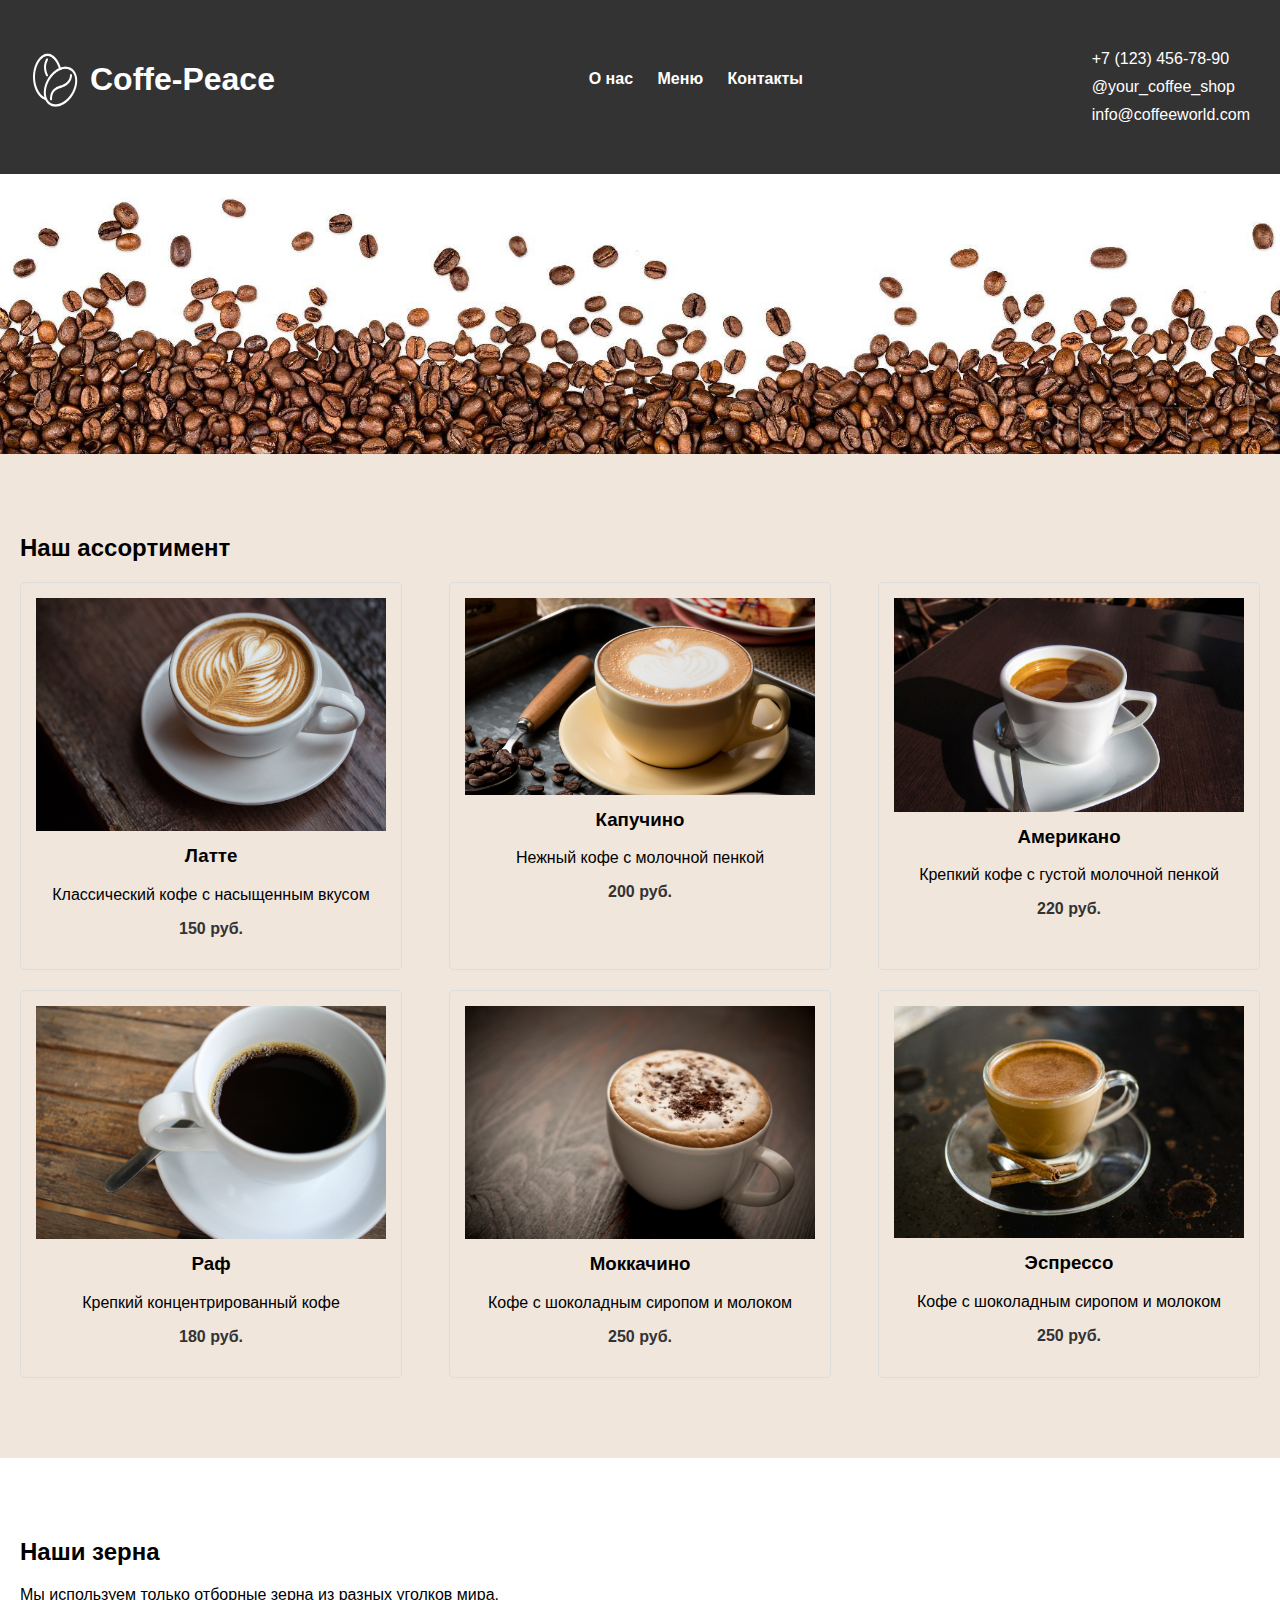
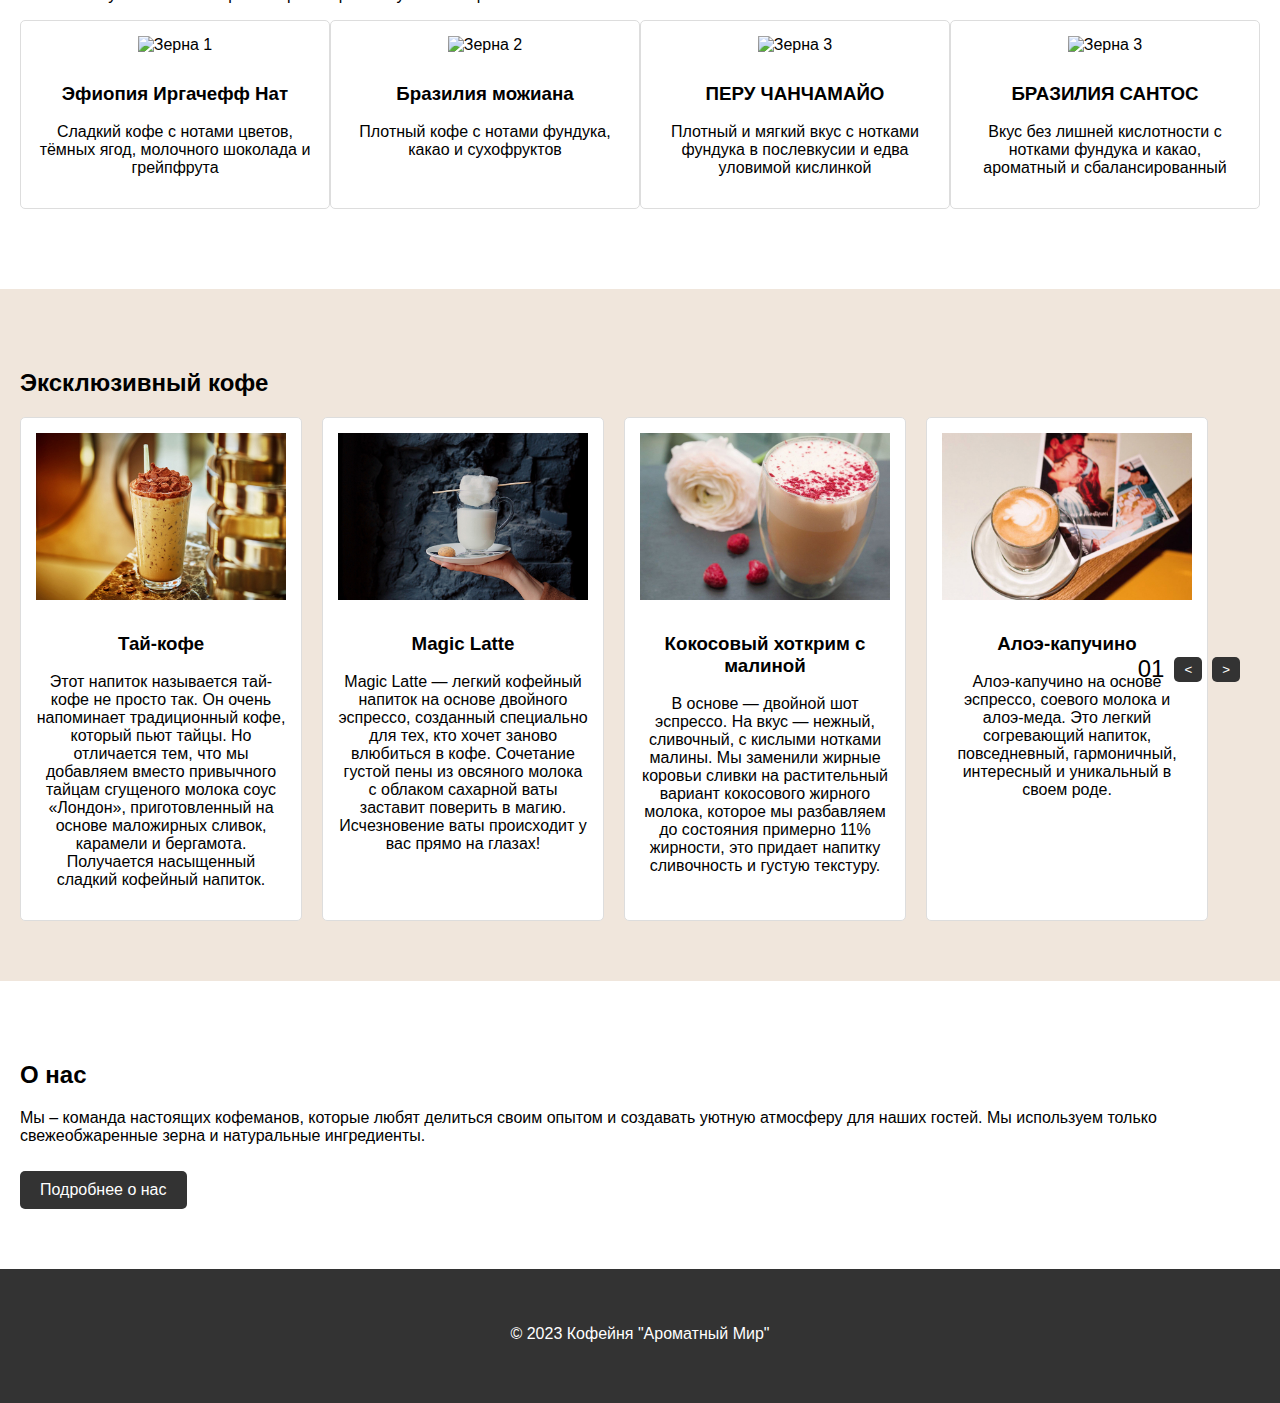
==== coffe peace1/index.html @ dbe944fd "Add files via upload" ====
<!DOCTYPE html>
<html lang="ru">
<head>
  <meta charset="UTF-8">
  <meta name="viewport" content="width=device-width, initial-scale=1.0">
  <title>Coffe-Peace</title>
  <link rel="stylesheet" href="style.css">
</head>
<body>
  <header>
    <div class="container">
      <div class="head">
      <div class="logo">
           <img src="img/icons8-кофе-100.png" alt="">
           <h1>Coffe-Peace</h1>
      </div>
        <nav>
            <ul>
               <li><a href="#">О нас</a></li>
               <li><a href="#">Меню</a></li>
               <li><a href="#">Контакты</a></li>
            </ul>
        </nav>
        <div class="header-contact">
            <a href="tel:+71234567890"><i class="fas fa-phone-alt"></i> +7 (123) 456-78-90</a>
            <a href="https://www.instagram.com/your_coffee_shop"><i class="fab fa-instagram"></i> @your_coffee_shop</a>
            <a href="mailto:info@coffeeworld.com"><i class="far fa-envelope"></i> info@coffeeworld.com</a>
          </div>
      </div>
    </div>
  </header>

  <main>
    <section class="hero">
      <div class="container">
        <!-- <div class="hero-text">
          <h2>Насладитесь лучшим кофе</h2>
          <p>В нашей кофейне вас ждет неповторимый аромат, свежеобжаренные зерна и профессиональные бариста, которые приготовят ваш идеальный напиток.</p>
          <a href="#" class="btn">Посмотреть меню</a>
        </div>
        <div class="hero-image">
          <img src="coffee-hero.jpg" alt="Кофейня">
        </div> -->
      </div>
    </section>

    <section class="menu">
      <div class="container">
        <h2>Наш ассортимент</h2>
        <div class="coffee-items">
          <div class="coffee-item">
            <img src="img/la coffee.png" alt="Американо">
            <h3>Латте</h3>
            <p>Классический кофе с насыщенным вкусом</p>
            <p class="price">150 руб.</p>
          </div>
          <div class="coffee-item">
            <img src="img/ka coffee.jpg" alt="Латте">
            <h3>Капучино</h3>
            <p>Нежный кофе с молочной пенкой</p>
            <p class="price">200 руб.</p>
          </div>
          <div class="coffee-item">
            <img src="img/am coffe.jpg" alt="Капучино">
            <h3>Американо</h3>
            <p>Крепкий кофе с густой молочной пенкой</p>
            <p class="price">220 руб.</p>
          </div>
          <div class="coffee-item">
            <img src="img/ra coffe.jpeg" alt="Эспрессо">
            <h3>Раф</h3>
            <p>Крепкий концентрированный кофе</p>
            <p class="price">180 руб.</p>
          </div>
          <div class="coffee-item">
            <img src="img/mo coffe.jpg" alt="Мокко">
            <h3>Моккачино</h3>
            <p>Кофе с шоколадным сиропом и молоком</p>
            <p class="price">250 руб.</p>
          </div>
          <div class="coffee-item">
            <img src="img/es coffe.jpg" alt="Мокко">
            <h3>Эспрессо</h3>
            <p>Кофе с шоколадным сиропом и молоком</p>
            <p class="price">250 руб.</p>
          </div>
        </div>
      </div>
    </section>

    <section class="beans">
      <div class="container">
        <h2>Наши зерна</h2>
        <p>Мы используем только отборные зерна из разных уголков мира. </p>
        <div class="bean-items">
          <div class="bean-item">
            <img src="img/6901248441.jpg" alt="Зерна 1">
            <h3>Эфиопия Иргачефф Нат</h3>
            <p>Сладкий кофе с нотами цветов, тёмных ягод, молочного шоколада и грейпфрута</p>
          </div>
          <div class="bean-item">
            <img src="img/000.jpg" alt="Зерна 2">
            <h3>Бразилия можиана</h3>
            <p>Плотный кофе с нотами фундука, какао и сухофруктов</p>
          </div>
          <div class="bean-item">
            <img src="img/зерно 3.jpg" alt="Зерна 3">
            <h3>ПЕРУ ЧАНЧАМАЙО</h3>
            <p>Плотный и мягкий вкус с нотками фундука в послевкусии и едва уловимой кислинкой</p>
          </div>
          <div class="bean-item">
            <img src="img/зерно 4.jpg" alt="Зерна 3">
            <h3>БРАЗИЛИЯ САНТОС</h3>
            <p>Вкус без лишней кислотности с нотками фундука и какао, ароматный и сбалансированный</p>
          </div>
        </div>
      </div>
    </section>

    <section class="exclusive-coffee">
      <div class="container">
        <h2>Эксклюзивный кофе</h2>
        <div class="slider-container">
          <div class="slider">
            <div class="slide">
              <img src="img/экс кофе 1.jpg" alt="Эксклюзивный кофе 1">
              <h3>Тай-кофе</h3>
              <p>Этот напиток называется тай-кофе не просто так. Он очень напоминает традиционный кофе, который пьют тайцы. Но отличается тем, что мы добавляем вместо привычного тайцам сгущеного молока соус «Лондон», приготовленный на основе маложирных сливок, карамели и бергамота. Получается насыщенный сладкий кофейный напиток.</p>
            </div>
            <div class="slide">
              <img src="img/экс кофе 2.jpg" alt="Эксклюзивный кофе 2">
              <h3>Magic Latte</h3>
              <p>Magic Latte — легкий кофейный напиток на основе двойного эспрессо, созданный специально для тех, кто хочет заново влюбиться в кофе. Сочетание густой пены из овсяного молока с облаком сахарной ваты заставит поверить в магию. Исчезновение ваты происходит у вас прямо на глазах!</p>
            </div>
            <div class="slide">
              <img src="img/экс кофе 3.jpg" alt="Эксклюзивный кофе 3">
              <h3>Кокосовый хоткрим с малиной</h3>
              <p>В основе — двойной шот эспрессо. На вкус — нежный, сливочный, с кислыми нотками малины. Мы заменили жирные коровьи сливки на растительный вариант кокосового жирного молока, которое мы разбавляем до состояния примерно 11% жирности, это придает напитку сливочность и густую текстуру.</p>
            </div>
            <div class="slide">
              <img src="img/кс кофе 44.jpg" alt="Эксклюзивный кофе 4">
              <h3>Алоэ-капучино</h3>
              <p> Алоэ-капучино на основе эспрессо, соевого молока и алоэ-меда. Это легкий согревающий напиток, повседневный, гармоничный, интересный и уникальный в своем роде.</p>
            </div>
          </div>

          <div class="slider-nav">
            <div class="slider-counter">01</div>
            <button class="prev">&lt;</button>
            <button class="next">&gt;</button>
          </div>
        </div>
      </div>
    </section>

    <section class="about">
      <div class="container">
        <h2>О нас</h2>
        <p>Мы – команда настоящих кофеманов, которые любят делиться своим опытом и создавать уютную атмосферу для наших гостей. Мы используем только свежеобжаренные зерна и натуральные ингредиенты. </p>
        <a href="#" class="btn">Подробнее о нас</a>
      </div>
    </section>
  </main>

  <footer>
    <div class="container">
      <p>&copy; 2023 Кофейня "Ароматный Мир"</p>
      <ul class="social">
        <li><a href="#"><i class="fab fa-instagram"></i></a></li>
        <li><a href="#"><i class="fab fa-facebook-f"></i></a></li>
        <li><a href="#"><i class="fab fa-vk"></i></a></li>
      </ul>
    </div>
  </footer>
</body>
</html>
---- coffe peace1/style.css ----
body {
    font-family: 'Arial', sans-serif;
    margin: 0;
    padding: 0;
    background-color: #f0f0f0;
  }
  
  .container {
    max-width: 1500px;
    margin: 0 auto;
    padding: 20px;
  }

  
  header {
    background-color: #333;
    color: #fff;
    padding: 20px 0;
    text-align: center;
  }
  
  nav ul {
    list-style: none;
    margin: 0;
    padding-top: 30px;
  }
  
  nav li {
    display: inline-block;
    margin: 0 10px;
  }
  
  nav a {
    color: #fff;
    text-decoration: none;
    font-weight: bold;
  }
  
  .logo img{
    max-width: 50px;
    height: 60px;
    padding-top: 10px;
    padding-left: 10px ;
    padding-right: 10px ;
  }
  .logo{
    display: flex;
  }

 
  .head{
    display: flex;
    justify-content: space-between;
  }

  .header-contact {
    
    display: flex; /* Выравниваем по центру */
    flex-direction: column;
    margin-top: 10px; /* Отступ сверху */
    text-align: left;
  }
  .header-contact a{
    padding-bottom: 10px;
  }
  .header-contact a {
    margin: 0 10px; /* Отступ между ссылками */
    color: #fff; /* Цвет текста */
    text-decoration: none; /* Убираем подчеркивание */
  }
  
  .header-contact i {
    margin-right: 5px; /* Отступ между иконкой и текстом */
  }


  .hero {
    display: flex;
    align-items: center;
    padding: 40px 0;
    background-color: #fff;

    background-image: url(img/задний\ фон.jpg); /* Замените 'path/to/your/image.jpg' на путь к вашей картинке */
    background-size: cover; /* Заполняет фон картинкой, растягивая ее */
    background-position: center; /* Центрирует картинку */
    background-repeat: no-repeat; /* Убирает повторение картинки */
    width: auto; /* Ширина блока */
    height: 200px; /* Высота блока */
  }
  
  .hero-text {
    flex: 1;
    padding-right: 30px;
  }
  
  .hero-image {
    flex: 1;
  }
  
  .hero-image img {
    width: 100%;
    height: auto;
  }
  
  .btn {
    display: inline-block;
    padding: 10px 20px;
    background-color: #333;
    color: #fff;
    text-decoration: none;
    border-radius: 5px;
    margin-top: 10px;
  }
  
  .menu {
    padding: 40px 0;
    background-color: #f0e6dc; /* Светло-коричневый фон */
  }
  
  .coffee-items {
    display: flex;
    flex-wrap: wrap;
    justify-content: space-between;
  }
  
  .coffee-item {
    width: 350px;
    margin-bottom: 20px;
    padding: 15px;
    border: 1px solid #ddd;
    border-radius: 5px;
    text-align: center;
  }
  
  .coffee-item img {
    max-width: 100%;
    height: auto;
    margin-bottom: 10px;
  }
  
  .coffee-item h3 {
    margin-top: 0;
  }
  
  .price {
    font-weight: bold;
    color: #333;
  }
  
  .about {
    padding: 40px 0;
    background-color: #fff;
  }
  
  .social {
    list-style: none;
    margin: 0;
    padding: 0;
    display: flex;
    justify-content: center;
    margin-top: 20px;
  }
  
  .social li {
    margin: 0 10px;
  }
  
  .social a {
    color: #333;
    text-decoration: none;
  }
  
  .social i {
    font-size: 1.5em;
  }
  
  footer {
    background-color: #333;
    color: #fff;
    padding: 20px 0;
    text-align: center;
  }
  .exclusive-coffee {
    padding: 40px 0;
    background-color: #f0e6dc;
  }
  
  .slider {
    display: flex;
    overflow-x: auto;
    /* Сделайте скроллинг горизонтальным */
  }
  
  .slide {
    width: 250px; /* Ширина каждой карточки */
    min-height: 200px;
    margin-right: 20px;
    background-color: #fff;
    border: 1px solid #ddd;
    border-radius: 5px;
    text-align: center;
    padding: 15px;
  }
  
  .slide img {
    max-width: 100%;
    height: auto;
    margin-bottom: 10px;
  }

  .beans {
    padding: 40px 0;
    background-color: #fff;
  }
  
  .bean-items {
    display: flex;
    /* flex-wrap: wrap;
    justify-content: space-between; */

  }
  
  .bean-item {
    width: 300px; /* Две карточки в строке */
    margin-bottom: 20px;
    padding: 15px;
    border: 1px solid #ddd;
    border-radius: 5px;
    text-align: center;
  }
  
  .bean-item img {
    max-width: 100%;
    height: auto;
    margin-bottom: 10px;
  }

  .slider-container {
    position: relative;
    /* Для позиционирования счетчика и кнопок */
  }
  
  .slider {
    display: flex;
    overflow-x: auto;
    /* Сделайте скроллинг горизонтальным */
  }
  
  .slide {
    width: 250px; /* Ширина каждой карточки */
    min-height: 200px;
    margin-right: 20px;
    background-color: #fff;
    border: 1px solid #ddd;
    border-radius: 5px;
    text-align: center;
    padding: 15px;
  }
  
  .slide img {
    max-width: 100%;
    height: auto;
    margin-bottom: 10px;
  }
  
  .slider-nav {
    position: absolute;
    top: 50%;
    transform: translateY(-50%);
    right: 20px;
    display: flex;
    align-items: center;
  }
  
  .slider-counter {
    font-size: 1.5em;
    margin-right: 10px;
  }
  
  .prev, .next {
    background-color: #333;
    color: #fff;
    border: none;
    padding: 5px 10px;
    border-radius: 5px;
    cursor: pointer;
  }
  
  .prev {
    margin-right: 10px;
  }
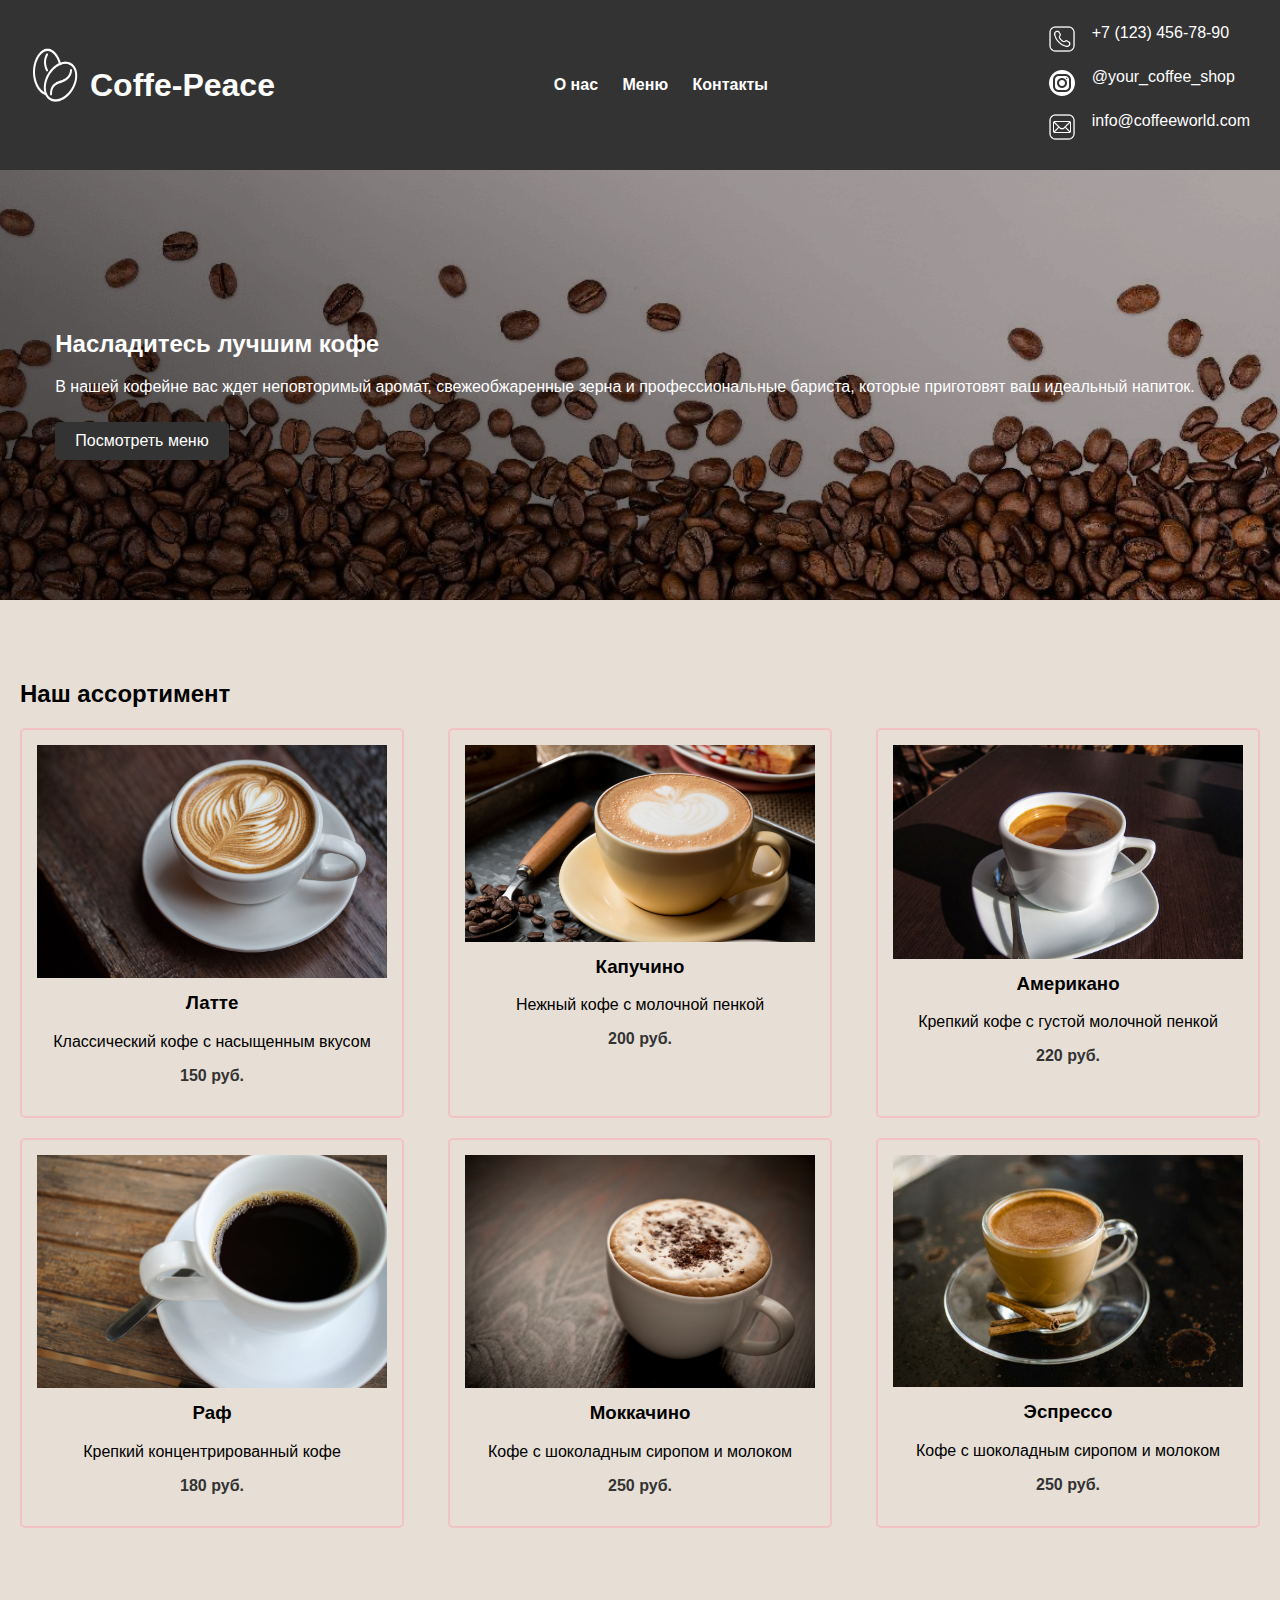
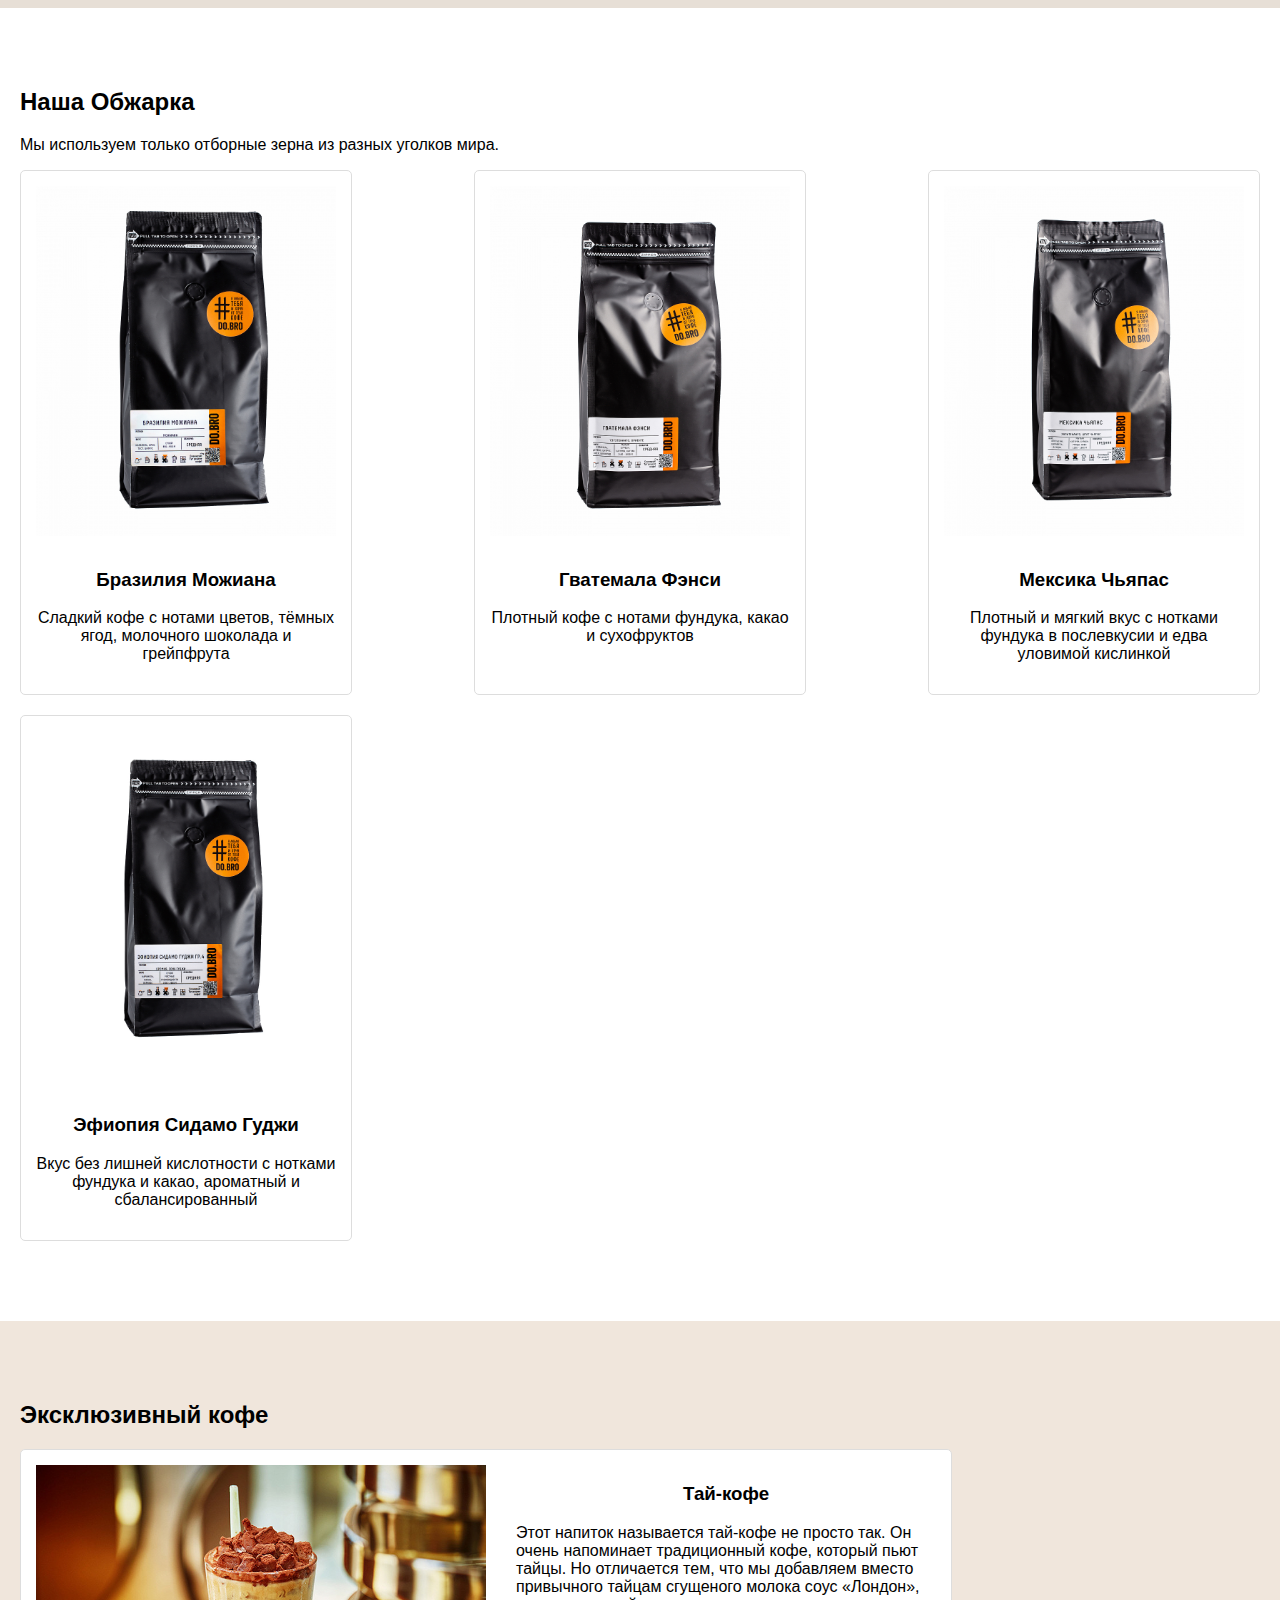
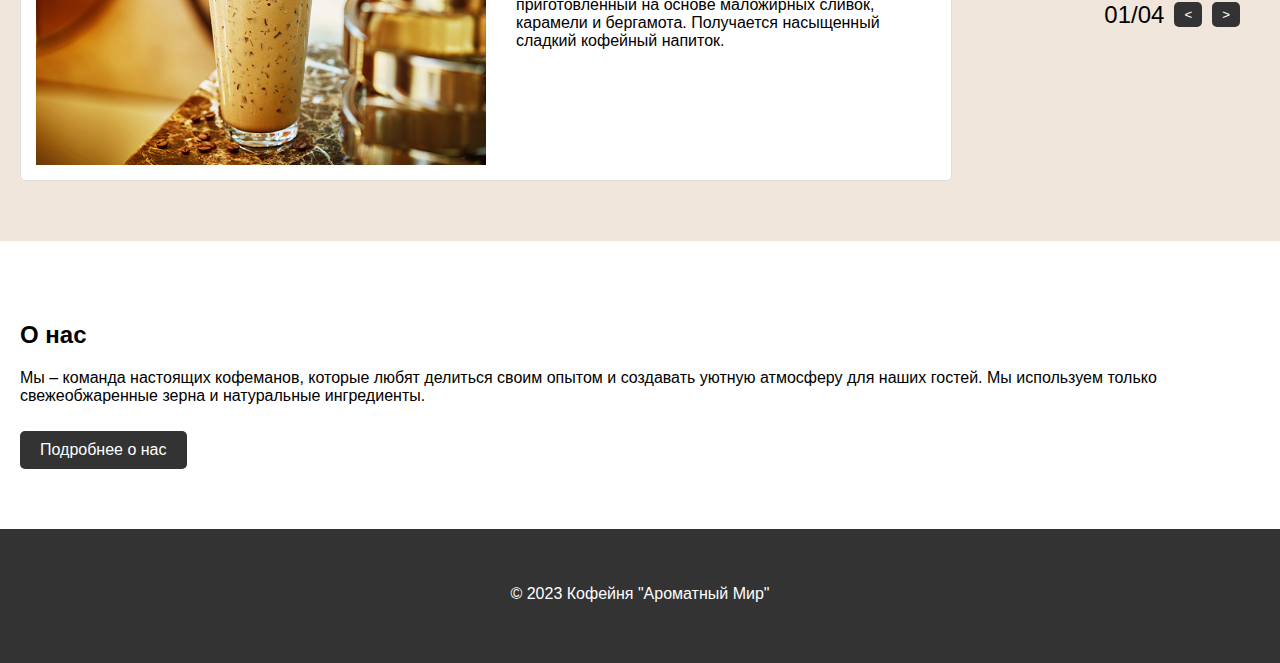
==== commit 208186d5: "Add files via upload" ====
--- a/coffe peace1/index.html
+++ b/coffe peace1/index.html
@@ -22,9 +22,26 @@
             </ul>
         </nav>
         <div class="header-contact">
-            <a href="tel:+71234567890"><i class="fas fa-phone-alt"></i> +7 (123) 456-78-90</a>
-            <a href="https://www.instagram.com/your_coffee_shop"><i class="fab fa-instagram"></i> @your_coffee_shop</a>
-            <a href="mailto:info@coffeeworld.com"><i class="far fa-envelope"></i> info@coffeeworld.com</a>
+          <ul>
+            <li>
+              <div class="icon-contact">
+                <img src="icons/icons8-телефон-50.png" alt="">
+              </div>
+              <a href="tel:+71234567890"><i class="fas fa-phone-alt"></i> +7 (123) 456-78-90</a> 
+                </li>
+            <li>
+              <div class="icon-contact">
+                <img src="icons/icons8-инстаграм-в-круге-30.png" alt="">
+              </div>
+              <a href="https://www.instagram.com/your_coffee_shop"><i class="fab fa-instagram"></i> @your_coffee_shop</a>
+                </li>
+            <li>
+              <div class="icon-contact">
+                <img src="icons/icons8-почта-50.png" alt="">
+              </div>
+              <a href="mailto:info@coffeeworld.com"><i class="far fa-envelope"></i> info@coffeeworld.com</a>
+                </li>
+           </ul>
           </div>
       </div>
     </div>
@@ -33,12 +50,12 @@
   <main>
     <section class="hero">
       <div class="container">
-        <!-- <div class="hero-text">
+        <div class="hero-text">
           <h2>Насладитесь лучшим кофе</h2>
           <p>В нашей кофейне вас ждет неповторимый аромат, свежеобжаренные зерна и профессиональные бариста, которые приготовят ваш идеальный напиток.</p>
           <a href="#" class="btn">Посмотреть меню</a>
         </div>
-        <div class="hero-image">
+        <!-- <div class="hero-image">
           <img src="coffee-hero.jpg" alt="Кофейня">
         </div> -->
       </div>
@@ -90,27 +107,27 @@
 
     <section class="beans">
       <div class="container">
-        <h2>Наши зерна</h2>
+        <h2>Наша Обжарка</h2>
         <p>Мы используем только отборные зерна из разных уголков мира. </p>
         <div class="bean-items">
           <div class="bean-item">
-            <img src="img/6901248441.jpg" alt="Зерна 1">
-            <h3>Эфиопия Иргачефф Нат</h3>
+            <img src="grains/зерна Браз мж.jpg" alt="Зерна 1">
+            <h3>Бразилия Можиана</h3>
             <p>Сладкий кофе с нотами цветов, тёмных ягод, молочного шоколада и грейпфрута</p>
           </div>
           <div class="bean-item">
-            <img src="img/000.jpg" alt="Зерна 2">
-            <h3>Бразилия можиана</h3>
+            <img src="grains/зерна Гвате Фэ.jpg" alt="Зерна 2">
+            <h3>Гватемала Фэнси</h3>
             <p>Плотный кофе с нотами фундука, какао и сухофруктов</p>
           </div>
           <div class="bean-item">
-            <img src="img/зерно 3.jpg" alt="Зерна 3">
-            <h3>ПЕРУ ЧАНЧАМАЙО</h3>
+            <img src="grains/зерна Мексика Ч.jpg" alt="Зерна 3">
+            <h3>Мексика Чьяпас</h3>
             <p>Плотный и мягкий вкус с нотками фундука в послевкусии и едва уловимой кислинкой</p>
           </div>
           <div class="bean-item">
-            <img src="img/зерно 4.jpg" alt="Зерна 3">
-            <h3>БРАЗИЛИЯ САНТОС</h3>
+            <img src="grains/зерна Эфиопия Си Гу.jpg" alt="Зерна 3">
+            <h3>Эфиопия Сидамо Гуджи</h3>
             <p>Вкус без лишней кислотности с нотками фундука и какао, ароматный и сбалансированный</p>
           </div>
         </div>
@@ -124,28 +141,36 @@
           <div class="slider">
             <div class="slide">
               <img src="img/экс кофе 1.jpg" alt="Эксклюзивный кофе 1">
-              <h3>Тай-кофе</h3>
-              <p>Этот напиток называется тай-кофе не просто так. Он очень напоминает традиционный кофе, который пьют тайцы. Но отличается тем, что мы добавляем вместо привычного тайцам сгущеного молока соус «Лондон», приготовленный на основе маложирных сливок, карамели и бергамота. Получается насыщенный сладкий кофейный напиток.</p>
+              <div class="text-slid">
+                <h3>Тай-кофе</h3>
+                <p>Этот напиток называется тай-кофе не просто так. Он очень напоминает традиционный кофе, который пьют тайцы. Но отличается тем, что мы добавляем вместо привычного тайцам сгущеного молока соус «Лондон», приготовленный на основе маложирных сливок, карамели и бергамота. Получается насыщенный сладкий кофейный напиток.</p>
+              </div>
             </div>
-            <div class="slide">
+            <!-- <div class="slide">
               <img src="img/экс кофе 2.jpg" alt="Эксклюзивный кофе 2">
-              <h3>Magic Latte</h3>
-              <p>Magic Latte — легкий кофейный напиток на основе двойного эспрессо, созданный специально для тех, кто хочет заново влюбиться в кофе. Сочетание густой пены из овсяного молока с облаком сахарной ваты заставит поверить в магию. Исчезновение ваты происходит у вас прямо на глазах!</p>
-            </div>
-            <div class="slide">
+              <div class="text-slid">
+                <h3>Magic Latte</h3>
+                <p>Magic Latte — легкий кофейный напиток на основе двойного эспрессо, созданный специально для тех, кто хочет заново влюбиться в кофе. Сочетание густой пены из овсяного молока с облаком сахарной ваты заставит поверить в магию. Исчезновение ваты происходит у вас прямо на глазах!</p>
+              </div>
+            </div> -->
+            <!-- <div class="slide">
               <img src="img/экс кофе 3.jpg" alt="Эксклюзивный кофе 3">
-              <h3>Кокосовый хоткрим с малиной</h3>
-              <p>В основе — двойной шот эспрессо. На вкус — нежный, сливочный, с кислыми нотками малины. Мы заменили жирные коровьи сливки на растительный вариант кокосового жирного молока, которое мы разбавляем до состояния примерно 11% жирности, это придает напитку сливочность и густую текстуру.</p>
+              <div class="text-slid">
+                <h3>Кокосовый хоткрим с малиной</h3>
+                <p>В основе — двойной шот эспрессо. На вкус — нежный, сливочный, с кислыми нотками малины. Мы заменили жирные коровьи сливки на растительный вариант кокосового жирного молока, которое мы разбавляем до состояния примерно 11% жирности, это придает напитку сливочность и густую текстуру.</p>
+              </div>
             </div>
             <div class="slide">
               <img src="img/кс кофе 44.jpg" alt="Эксклюзивный кофе 4">
-              <h3>Алоэ-капучино</h3>
-              <p> Алоэ-капучино на основе эспрессо, соевого молока и алоэ-меда. Это легкий согревающий напиток, повседневный, гармоничный, интересный и уникальный в своем роде.</p>
-            </div>
+              <div class="text-slid">
+                <h3>Алоэ-капучино</h3>
+                <p> Алоэ-капучино на основе эспрессо, соевого молока и алоэ-меда. Это легкий согревающий напиток, повседневный, гармоничный, интересный и уникальный в своем роде.</p>
+              </div>
+            </div> -->
           </div>
 
           <div class="slider-nav">
-            <div class="slider-counter">01</div>
+            <div class="slider-counter">01/04</div>
             <button class="prev">&lt;</button>
             <button class="next">&gt;</button>
           </div>
--- a/coffe peace1/style.css
+++ b/coffe peace1/style.css
@@ -11,6 +11,10 @@
     padding: 20px;
   }
 
+  ul {
+    list-style: none;
+    margin: 0;
+  }
   
   header {
     background-color: #333;
@@ -22,7 +26,6 @@
   nav ul {
     list-style: none;
     margin: 0;
-    padding-top: 30px;
   }
   
   nav li {
@@ -39,7 +42,6 @@
   .logo img{
     max-width: 50px;
     height: 60px;
-    padding-top: 10px;
     padding-left: 10px ;
     padding-right: 10px ;
   }
@@ -51,6 +53,8 @@
   .head{
     display: flex;
     justify-content: space-between;
+    align-items: center;
+    height: 90px;
   }
 
   .header-contact {
@@ -60,8 +64,9 @@
     margin-top: 10px; /* Отступ сверху */
     text-align: left;
   }
-  .header-contact a{
+  .header-contact ul li{
     padding-bottom: 10px;
+    display: flex;
   }
   .header-contact a {
     margin: 0 10px; /* Отступ между ссылками */
@@ -69,6 +74,10 @@
     text-decoration: none; /* Убираем подчеркивание */
   }
   
+  .icon-contact img{
+    max-width: 30px;
+    height: 30px;
+  }
   .header-contact i {
     margin-right: 5px; /* Отступ между иконкой и текстом */
   }
@@ -78,14 +87,15 @@
     display: flex;
     align-items: center;
     padding: 40px 0;
-    background-color: #fff;
-
-    background-image: url(img/задний\ фон.jpg); /* Замените 'path/to/your/image.jpg' на путь к вашей картинке */
-    background-size: cover; /* Заполняет фон картинкой, растягивая ее */
-    background-position: center; /* Центрирует картинку */
-    background-repeat: no-repeat; /* Убирает повторение картинки */
-    width: auto; /* Ширина блока */
-    height: 200px; /* Высота блока */
+    background-color: #dacfcf;
+
+    background-image: url("img/задний\ фон.jpg"), url("img/104894\ \(1\).png"); /* Пути к изображениям */
+  background-size: cover, cover;
+  background-position: center, center;
+  background-repeat: no-repeat, no-repeat;
+  width: auto;
+  height: 350px;
+  background-blend-mode: multiply; /* Режим наложения */
   }
   
   .hero-text {
@@ -93,6 +103,14 @@
     padding-right: 30px;
   }
   
+  .hero-text h2{
+    color:#fff
+  }
+
+  .hero-text p{
+    color:#fff
+  }
+
   .hero-image {
     flex: 1;
   }
@@ -114,7 +132,7 @@
   
   .menu {
     padding: 40px 0;
-    background-color: #f0e6dc; /* Светло-коричневый фон */
+    background-color: #e7dfd6; /* Светло-коричневый фон */
   }
   
   .coffee-items {
@@ -127,7 +145,7 @@
     width: 350px;
     margin-bottom: 20px;
     padding: 15px;
-    border: 1px solid #ddd;
+    border: 2px solid #f3c3c3;
     border-radius: 5px;
     text-align: center;
   }
@@ -187,36 +205,25 @@
   
   .slider {
     display: flex;
-    overflow-x: auto;
-    /* Сделайте скроллинг горизонтальным */
-  }
-  
-  .slide {
-    width: 250px; /* Ширина каждой карточки */
-    min-height: 200px;
-    margin-right: 20px;
+  }
+
+   .text-slid p{
+    text-align: left;
+   }
+
+   .text-slid h3{
+    text-align: center;
+   }
+
+  .beans {
+    padding: 40px 0;
     background-color: #fff;
-    border: 1px solid #ddd;
-    border-radius: 5px;
-    text-align: center;
-    padding: 15px;
-  }
-  
-  .slide img {
-    max-width: 100%;
-    height: auto;
-    margin-bottom: 10px;
-  }
-
-  .beans {
-    padding: 40px 0;
-    background-color: #fff;
   }
   
   .bean-items {
     display: flex;
-    /* flex-wrap: wrap;
-    justify-content: space-between; */
+    flex-wrap: wrap;
+    justify-content: space-between; 
 
   }
   
@@ -247,20 +254,23 @@
   }
   
   .slide {
-    width: 250px; /* Ширина каждой карточки */
-    min-height: 200px;
+    width: 900px; /* Ширина каждой карточки */
+    max-height: 300px;
     margin-right: 20px;
     background-color: #fff;
     border: 1px solid #ddd;
     border-radius: 5px;
-    text-align: center;
+    text-align: left;
     padding: 15px;
+    display: flex;
+
   }
   
   .slide img {
-    max-width: 100%;
-    height: auto;
+    max-width: 500px;
+    height: 300px;
     margin-bottom: 10px;
+    padding-right: 30px;
   }
   
   .slider-nav {
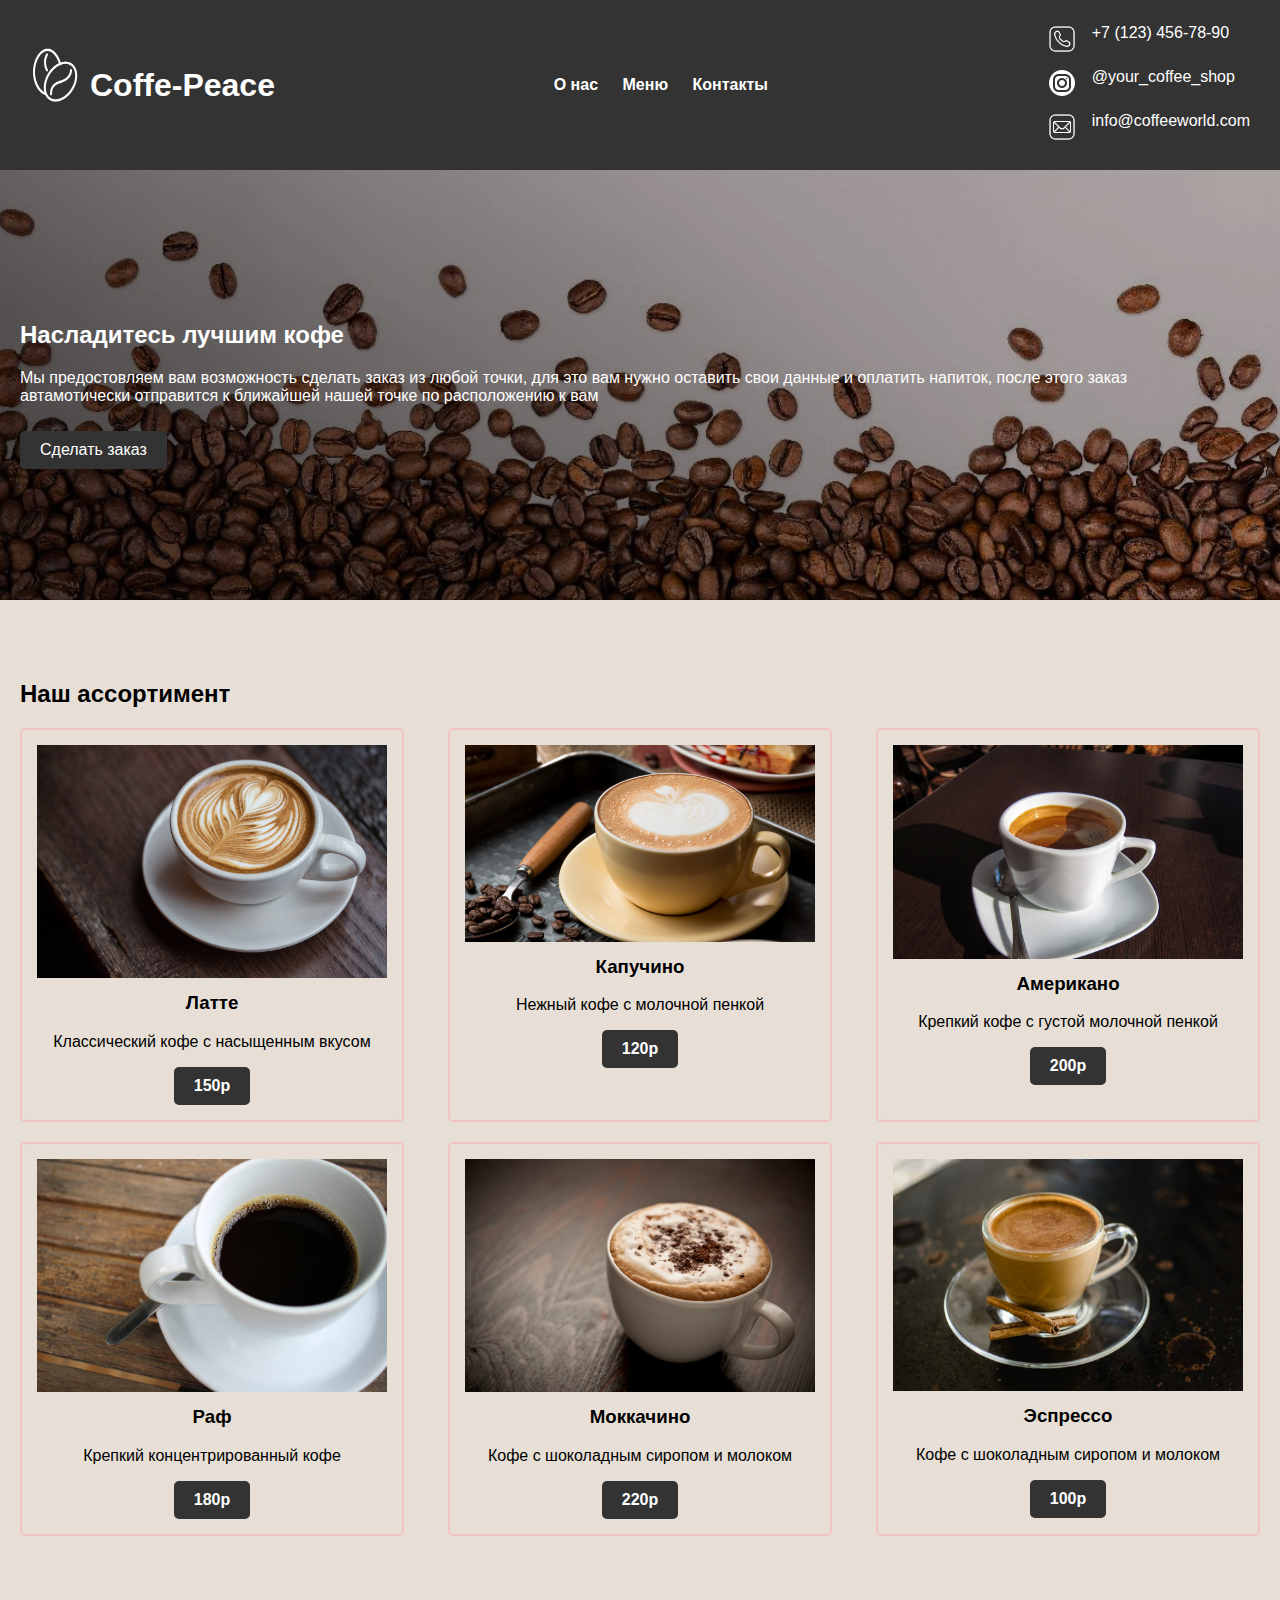
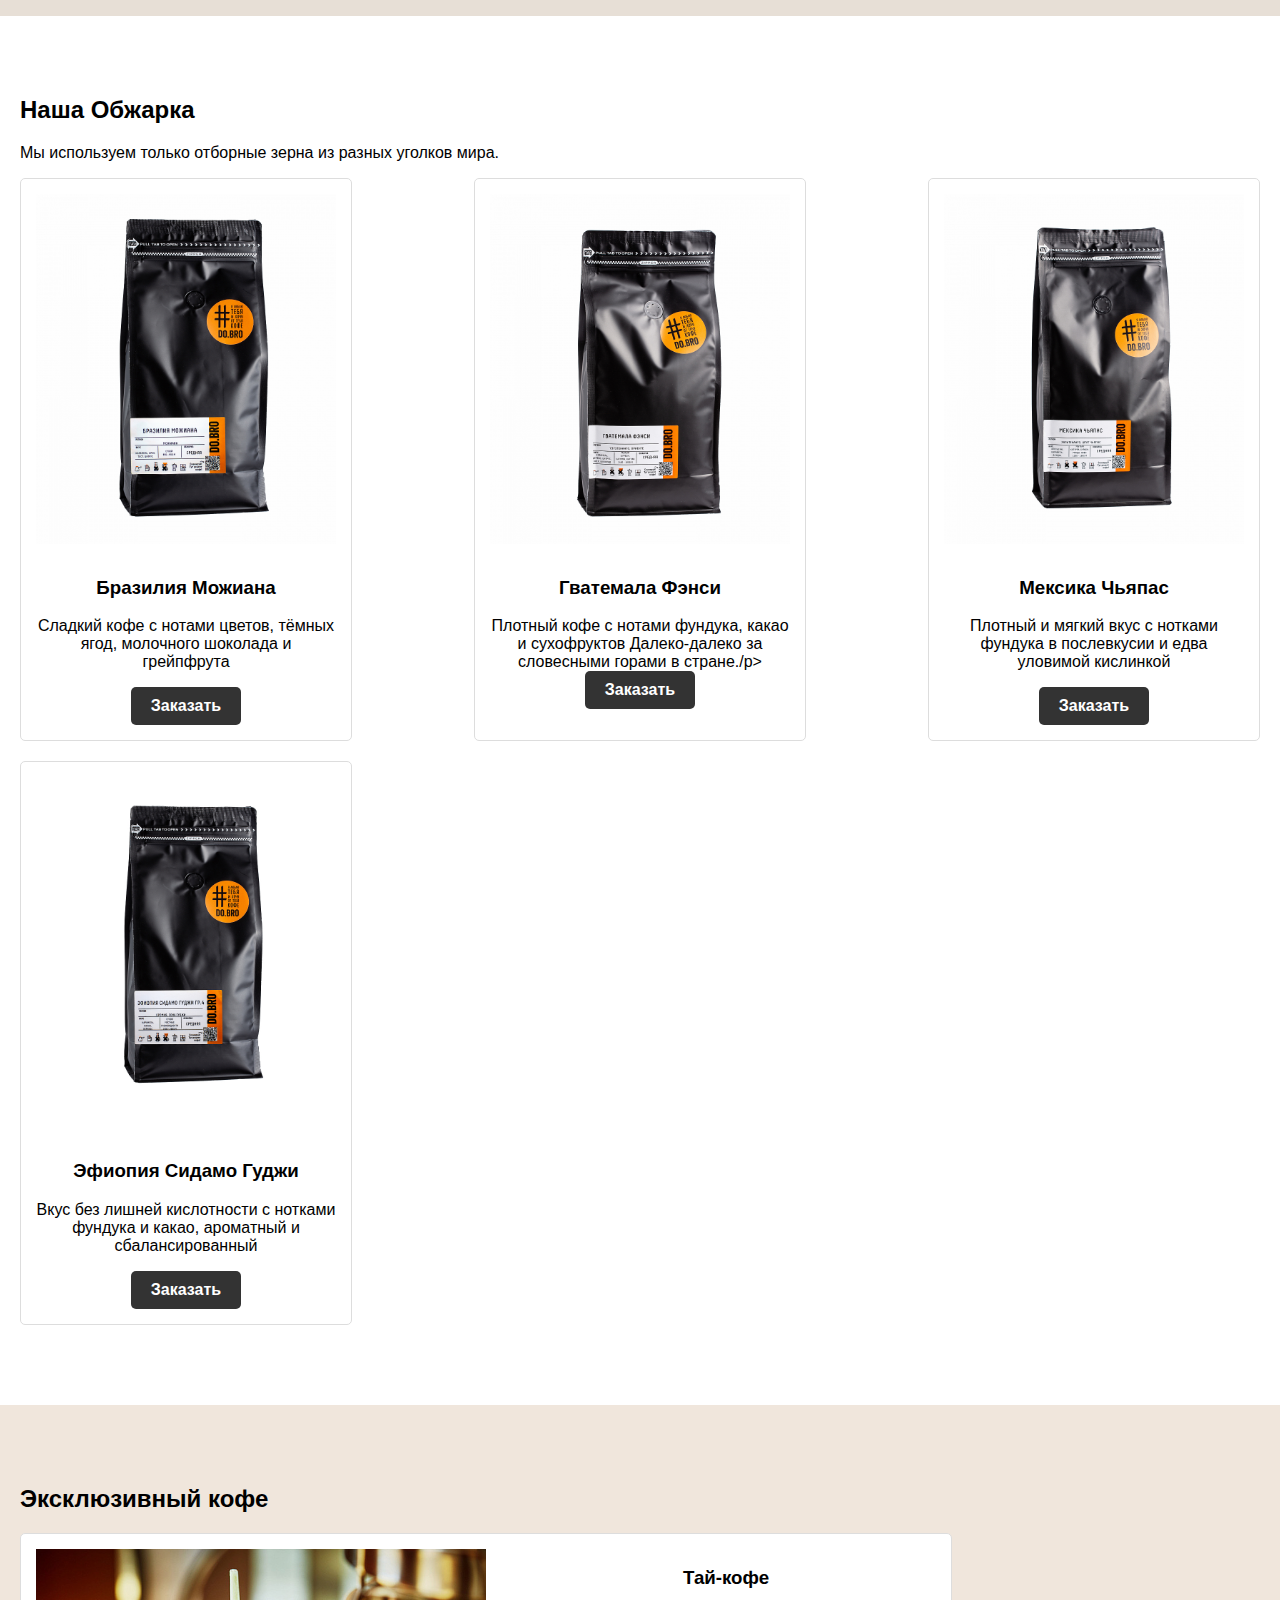
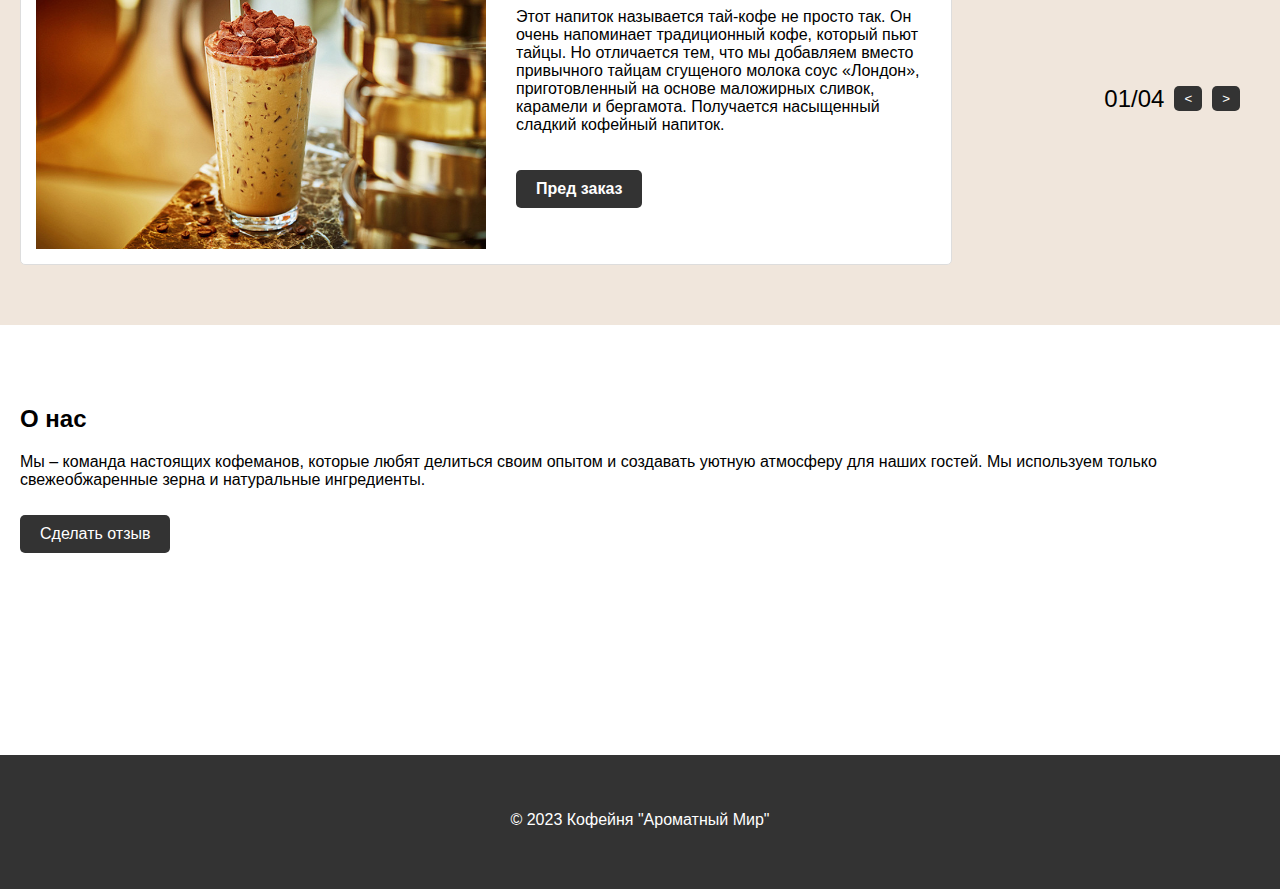
==== commit 80366189: "Add files via upload" ====
--- a/coffe peace1/index.html
+++ b/coffe peace1/index.html
@@ -52,8 +52,8 @@
       <div class="container">
         <div class="hero-text">
           <h2>Насладитесь лучшим кофе</h2>
-          <p>В нашей кофейне вас ждет неповторимый аромат, свежеобжаренные зерна и профессиональные бариста, которые приготовят ваш идеальный напиток.</p>
-          <a href="#" class="btn">Посмотреть меню</a>
+          <p>Мы предостовляем вам возможность сделать заказ из любой точки, для это вам нужно оставить свои данные и оплатить напиток, после этого заказ автамотически отправится к ближайшей нашей точке по расположению к вам</p>
+          <a href="#" class="btn">Сделать заказ</a>
         </div>
         <!-- <div class="hero-image">
           <img src="coffee-hero.jpg" alt="Кофейня">
@@ -69,37 +69,37 @@
             <img src="img/la coffee.png" alt="Американо">
             <h3>Латте</h3>
             <p>Классический кофе с насыщенным вкусом</p>
-            <p class="price">150 руб.</p>
+            <button class="order-button">150р</button>
           </div>
           <div class="coffee-item">
             <img src="img/ka coffee.jpg" alt="Латте">
             <h3>Капучино</h3>
             <p>Нежный кофе с молочной пенкой</p>
-            <p class="price">200 руб.</p>
+            <button class="order-button">120р</button>
           </div>
           <div class="coffee-item">
             <img src="img/am coffe.jpg" alt="Капучино">
             <h3>Американо</h3>
             <p>Крепкий кофе с густой молочной пенкой</p>
-            <p class="price">220 руб.</p>
+            <button class="order-button">200р</button>
           </div>
           <div class="coffee-item">
             <img src="img/ra coffe.jpeg" alt="Эспрессо">
             <h3>Раф</h3>
             <p>Крепкий концентрированный кофе</p>
-            <p class="price">180 руб.</p>
+            <button class="order-button">180р</button>
           </div>
           <div class="coffee-item">
             <img src="img/mo coffe.jpg" alt="Мокко">
             <h3>Моккачино</h3>
             <p>Кофе с шоколадным сиропом и молоком</p>
-            <p class="price">250 руб.</p>
+            <button class="order-button">220р</button>
           </div>
           <div class="coffee-item">
             <img src="img/es coffe.jpg" alt="Мокко">
             <h3>Эспрессо</h3>
             <p>Кофе с шоколадным сиропом и молоком</p>
-            <p class="price">250 руб.</p>
+            <button class="order-button">100р</button>
           </div>
         </div>
       </div>
@@ -114,21 +114,25 @@
             <img src="grains/зерна Браз мж.jpg" alt="Зерна 1">
             <h3>Бразилия Можиана</h3>
             <p>Сладкий кофе с нотами цветов, тёмных ягод, молочного шоколада и грейпфрута</p>
+            <button class="order-button">Заказать</button>
           </div>
           <div class="bean-item">
             <img src="grains/зерна Гвате Фэ.jpg" alt="Зерна 2">
             <h3>Гватемала Фэнси</h3>
-            <p>Плотный кофе с нотами фундука, какао и сухофруктов</p>
+            <p>Плотный кофе с нотами фундука, какао и сухофруктов Далеко-далеко за словесными горами в стране./p>
+            <button class="order-button">Заказать</button>
           </div>
           <div class="bean-item">
             <img src="grains/зерна Мексика Ч.jpg" alt="Зерна 3">
             <h3>Мексика Чьяпас</h3>
             <p>Плотный и мягкий вкус с нотками фундука в послевкусии и едва уловимой кислинкой</p>
+            <button class="order-button">Заказать</button>
           </div>
           <div class="bean-item">
             <img src="grains/зерна Эфиопия Си Гу.jpg" alt="Зерна 3">
             <h3>Эфиопия Сидамо Гуджи</h3>
             <p>Вкус без лишней кислотности с нотками фундука и какао, ароматный и сбалансированный</p>
+            <button class="order-button">Заказать</button>
           </div>
         </div>
       </div>
@@ -144,6 +148,7 @@
               <div class="text-slid">
                 <h3>Тай-кофе</h3>
                 <p>Этот напиток называется тай-кофе не просто так. Он очень напоминает традиционный кофе, который пьют тайцы. Но отличается тем, что мы добавляем вместо привычного тайцам сгущеного молока соус «Лондон», приготовленный на основе маложирных сливок, карамели и бергамота. Получается насыщенный сладкий кофейный напиток.</p>
+                <button class="order-button">Пред заказ</button>
               </div>
             </div>
             <!-- <div class="slide">
@@ -182,7 +187,7 @@
       <div class="container">
         <h2>О нас</h2>
         <p>Мы – команда настоящих кофеманов, которые любят делиться своим опытом и создавать уютную атмосферу для наших гостей. Мы используем только свежеобжаренные зерна и натуральные ингредиенты. </p>
-        <a href="#" class="btn">Подробнее о нас</a>
+        <a href="#" class="btn">Сделать отзыв</a>
       </div>
     </section>
   </main>
--- a/coffe peace1/style.css
+++ b/coffe peace1/style.css
@@ -168,6 +168,12 @@
   .about {
     padding: 40px 0;
     background-color: #fff;
+    background-image: url(""); /* Пути к изображениям */
+  background-size: cover, cover;
+  background-position: center, center;
+  background-repeat: no-repeat, no-repeat;
+  width: auto;
+  height: 350px;
   }
   
   .social {
@@ -209,6 +215,7 @@
 
    .text-slid p{
     text-align: left;
+    padding-bottom: 20px;
    }
 
    .text-slid h3{
@@ -298,4 +305,20 @@
   
   .prev {
     margin-right: 10px;
+  }
+
+  .order-button {
+    background-color: #333; /* Цвет фона кнопки */
+    color: #fff; /* Цвет текста */
+    padding: 10px 20px; /* Отступы от текста */
+    border: none; /* Убираем рамку */
+    border-radius: 5px; /* Скругленные углы */
+    font-size: 16px; /* Размер шрифта */
+    font-weight: bold; /* Жирный шрифт */
+    cursor: pointer; /* Изменяем курсор на указатель */
+    transition: background-color 0.3s ease; /* Плавно меняем цвет при наведении */
+  }
+  
+  .order-button:hover {
+    background-color: #555; /* Цвет фона при наведении */
   }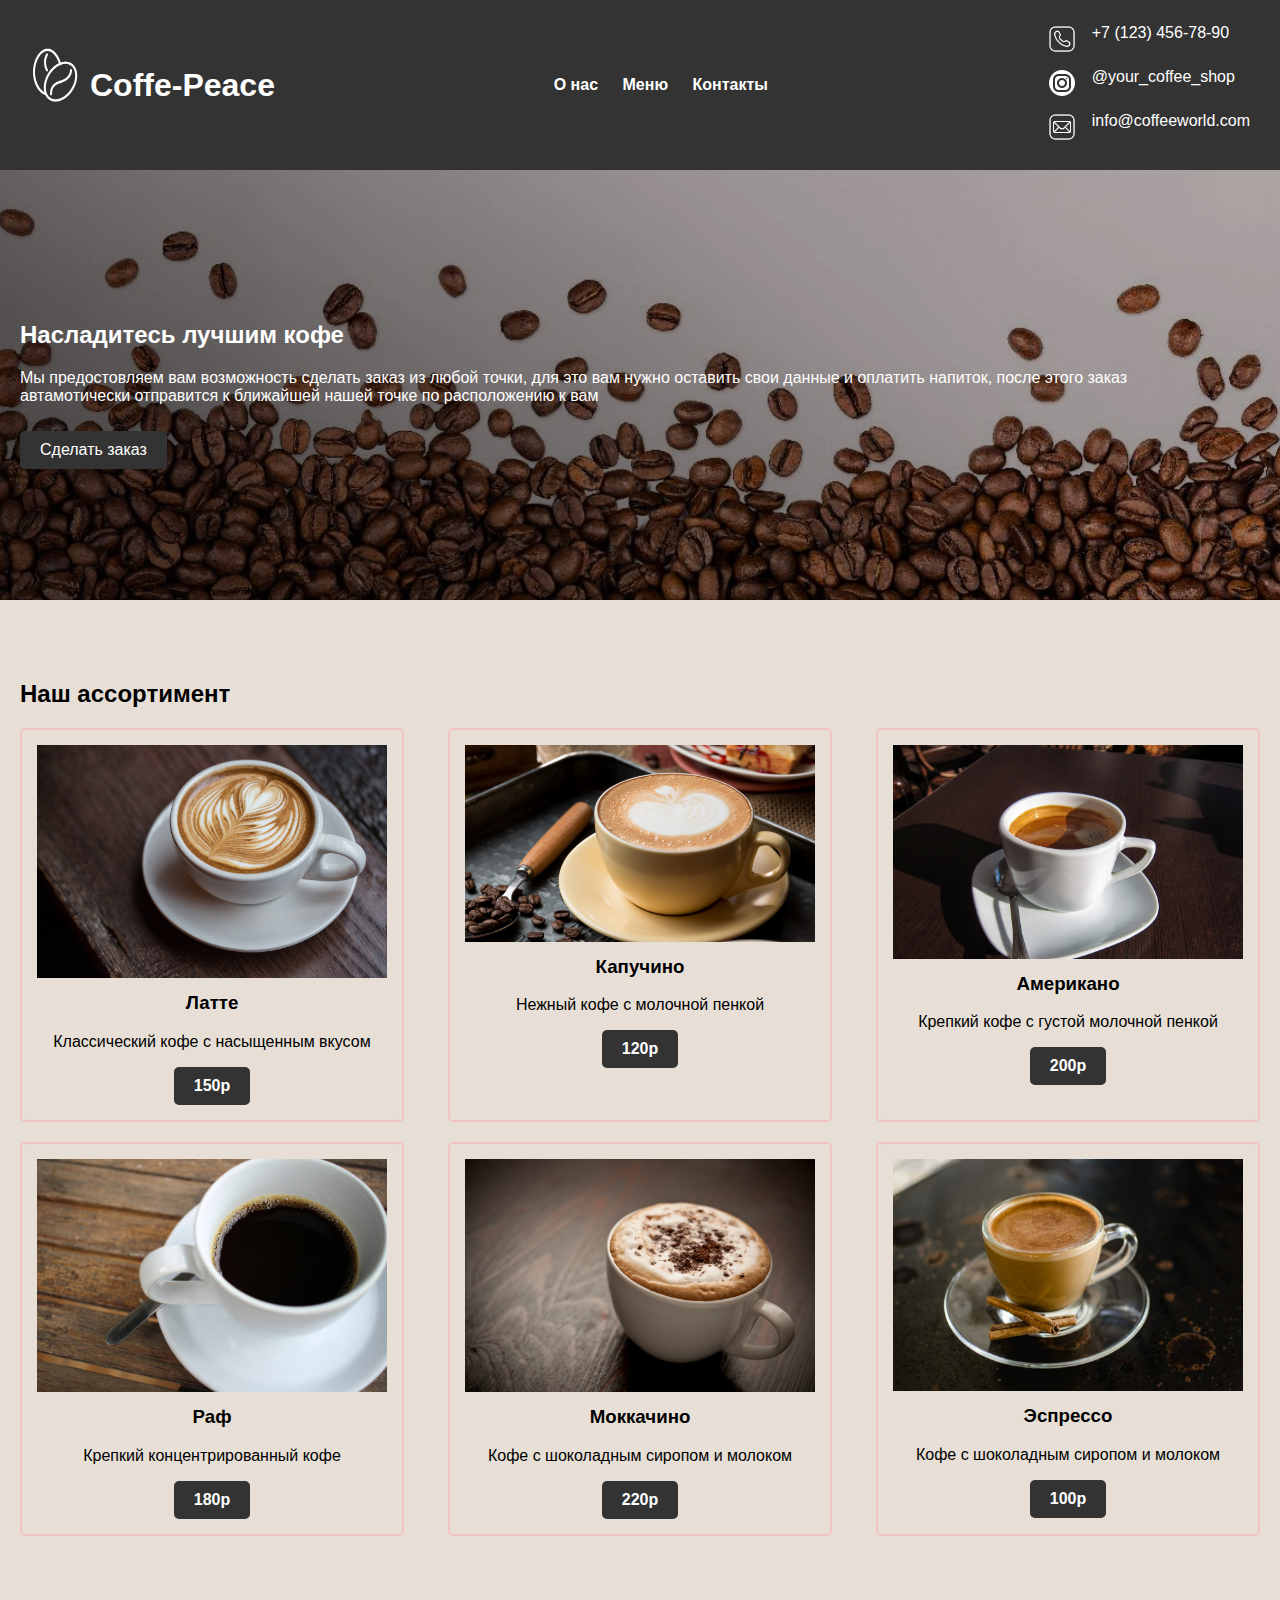
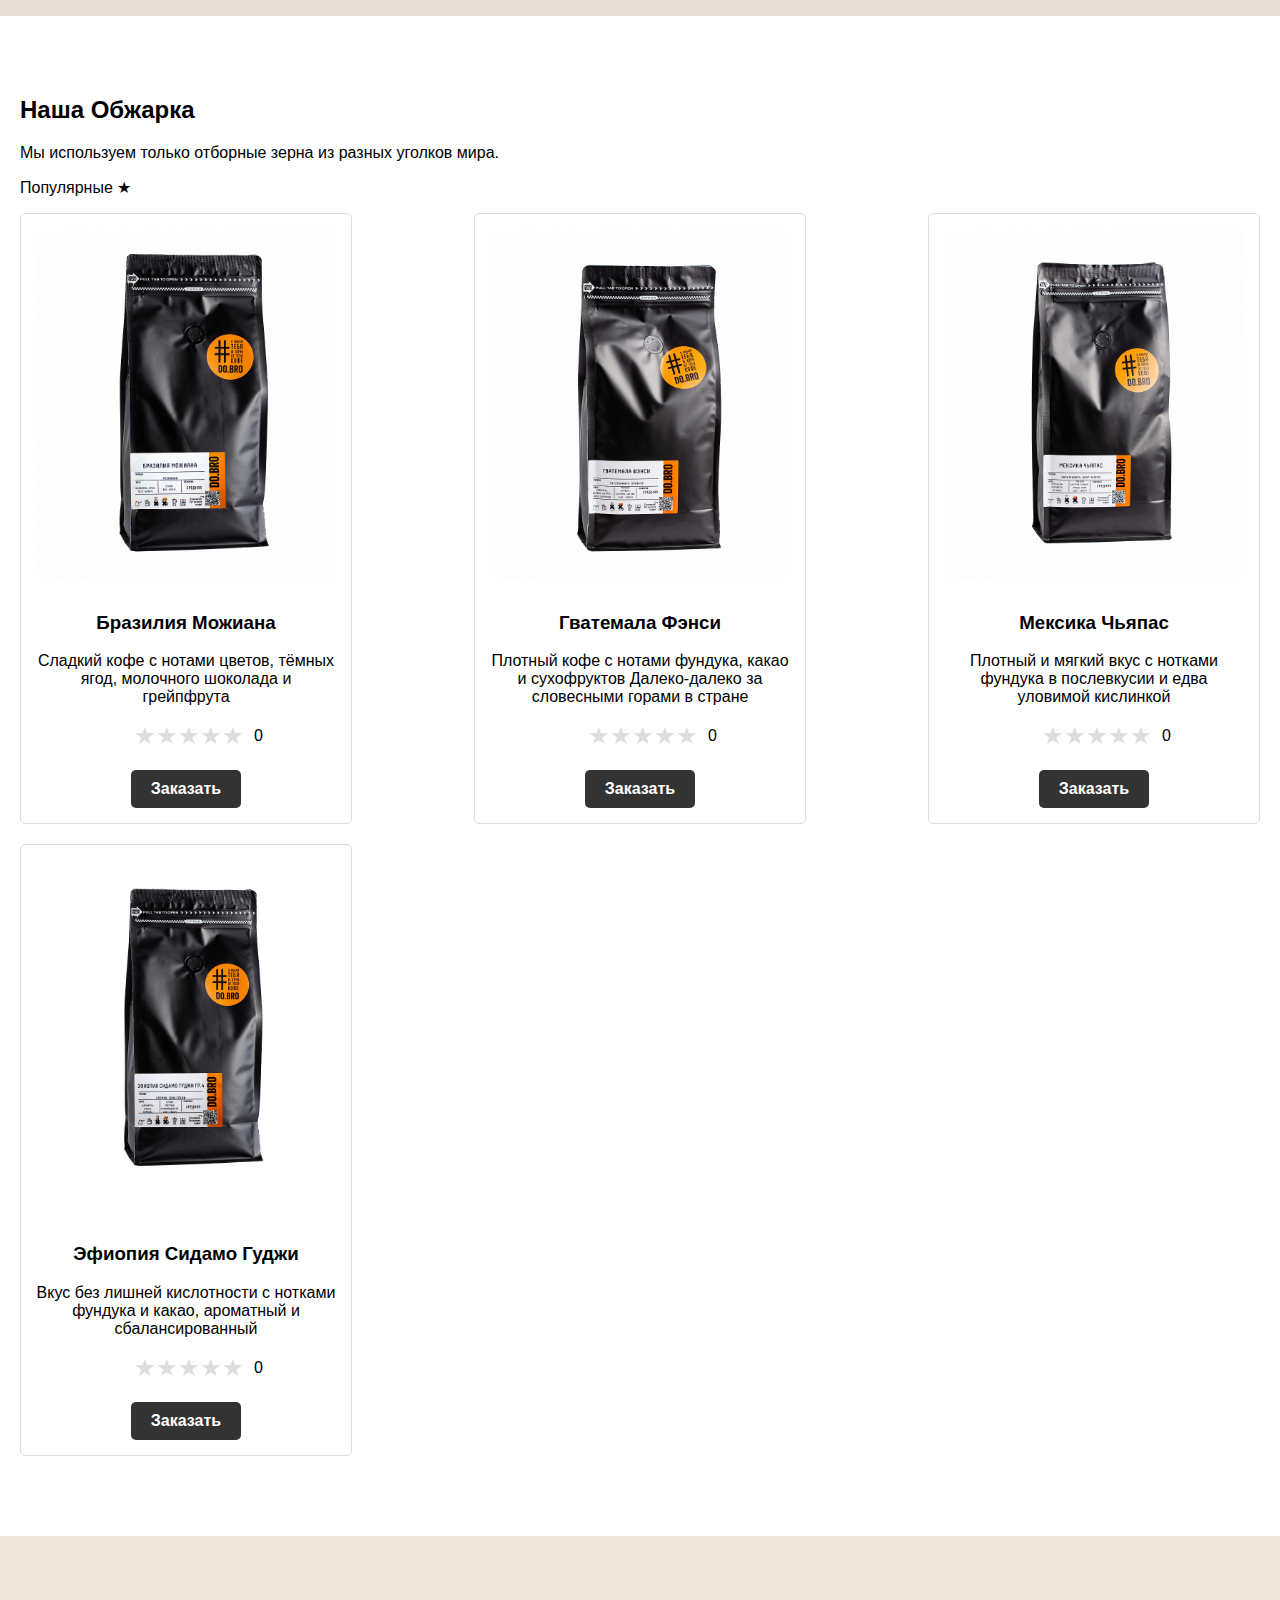
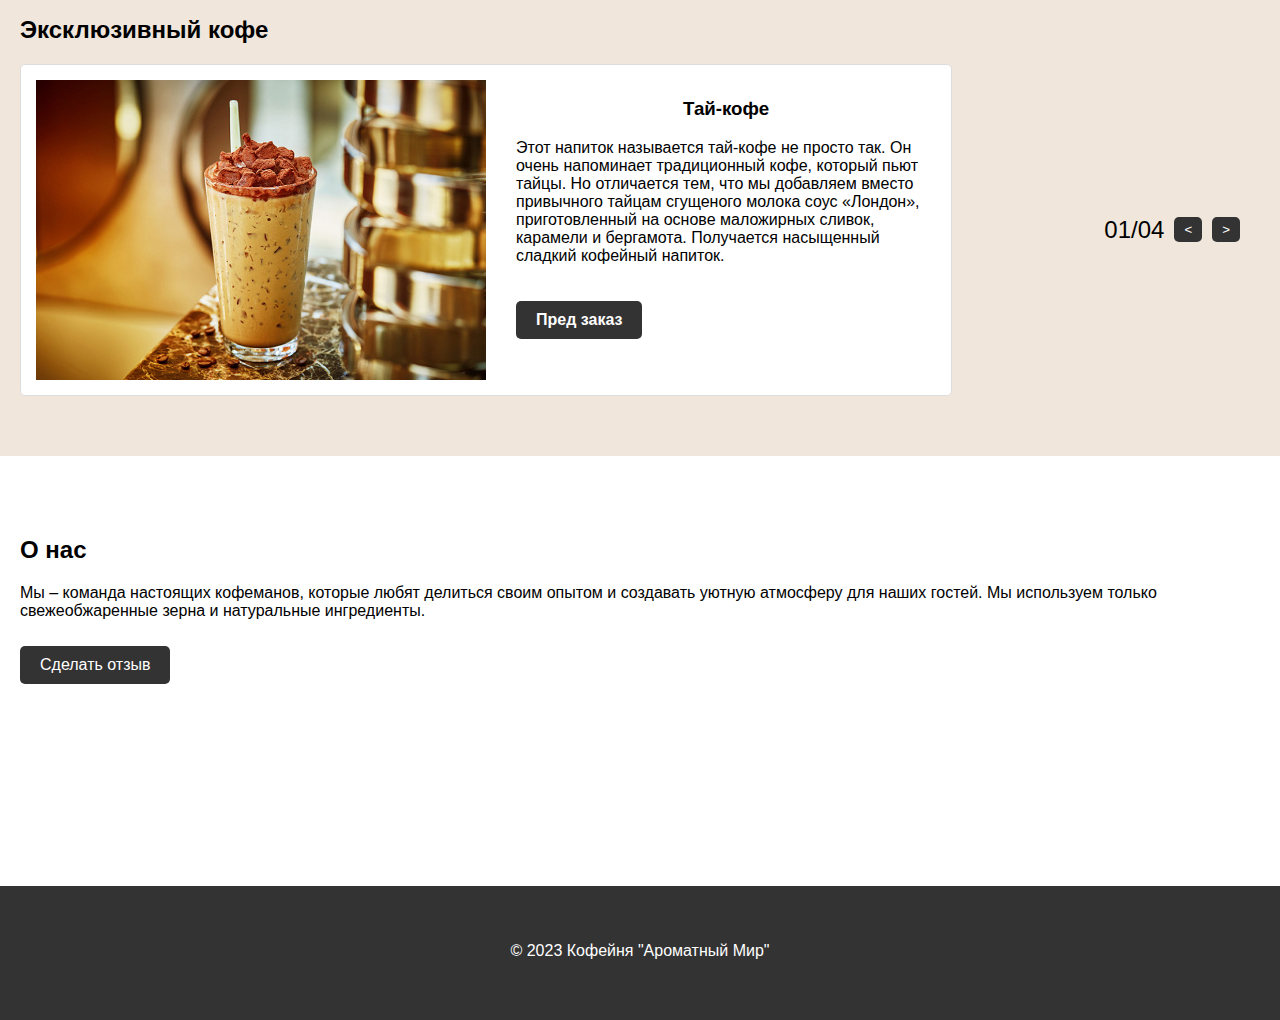
==== commit 734eb4a7: "Add files via upload" ====
--- a/coffe peace1/index.html
+++ b/coffe peace1/index.html
@@ -109,29 +109,62 @@
       <div class="container">
         <h2>Наша Обжарка</h2>
         <p>Мы используем только отборные зерна из разных уголков мира. </p>
+        <p>Популярные ★</p>
         <div class="bean-items">
           <div class="bean-item">
             <img src="grains/зерна Браз мж.jpg" alt="Зерна 1">
             <h3>Бразилия Можиана</h3>
             <p>Сладкий кофе с нотами цветов, тёмных ягод, молочного шоколада и грейпфрута</p>
+            <div class="rating-panel">
+              <span class="star" data-rating="1">★</span>
+              <span class="star" data-rating="2">★</span>
+              <span class="star" data-rating="3">★</span>
+              <span class="star" data-rating="4">★</span>
+              <span class="star" data-rating="5">★</span>
+              <span class="rating-value">0</span>
+            </div>
             <button class="order-button">Заказать</button>
           </div>
           <div class="bean-item">
             <img src="grains/зерна Гвате Фэ.jpg" alt="Зерна 2">
             <h3>Гватемала Фэнси</h3>
-            <p>Плотный кофе с нотами фундука, какао и сухофруктов Далеко-далеко за словесными горами в стране./p>
+            <p>Плотный кофе с нотами фундука, какао и сухофруктов Далеко-далеко за словесными горами в стране </p>
+              <div class="rating-panel">
+                <span class="star" data-rating="1">★</span>
+                <span class="star" data-rating="2">★</span>
+                <span class="star" data-rating="3">★</span>
+                <span class="star" data-rating="4">★</span>
+                <span class="star" data-rating="5">★</span>
+                <span class="rating-value">0</span>
+              </div>
             <button class="order-button">Заказать</button>
           </div>
           <div class="bean-item">
             <img src="grains/зерна Мексика Ч.jpg" alt="Зерна 3">
             <h3>Мексика Чьяпас</h3>
             <p>Плотный и мягкий вкус с нотками фундука в послевкусии и едва уловимой кислинкой</p>
+            <div class="rating-panel">
+              <span class="star" data-rating="1">★</span>
+              <span class="star" data-rating="2">★</span>
+              <span class="star" data-rating="3">★</span>
+              <span class="star" data-rating="4">★</span>
+              <span class="star" data-rating="5">★</span>
+              <span class="rating-value">0</span>
+            </div>
             <button class="order-button">Заказать</button>
           </div>
           <div class="bean-item">
             <img src="grains/зерна Эфиопия Си Гу.jpg" alt="Зерна 3">
             <h3>Эфиопия Сидамо Гуджи</h3>
             <p>Вкус без лишней кислотности с нотками фундука и какао, ароматный и сбалансированный</p>
+            <div class="rating-panel">
+              <span class="star" data-rating="1">★</span>
+              <span class="star" data-rating="2">★</span>
+              <span class="star" data-rating="3">★</span>
+              <span class="star" data-rating="4">★</span>
+              <span class="star" data-rating="5">★</span>
+              <span class="rating-value">0</span>
+            </div>
             <button class="order-button">Заказать</button>
           </div>
         </div>
--- a/coffe peace1/style.css
+++ b/coffe peace1/style.css
@@ -241,12 +241,37 @@
     border: 1px solid #ddd;
     border-radius: 5px;
     text-align: center;
+    flex-direction: column;
   }
   
   .bean-item img {
     max-width: 100%;
     height: auto;
     margin-bottom: 10px;
+  }
+
+  .rating-panel {
+    display: flex;
+    align-items: center;
+    padding-left:  98px;
+    padding-bottom: 20px;
+  }
+
+  .star {
+    font-size: 24px;
+    color: #ddd; /* Серый цвет для неактивных звезд */
+    cursor: pointer;
+    transition: color 0.3s ease; /* Плавно меняем цвет при наведении */
+  }
+
+  .star:hover,
+  .star.active {
+    color: #ffc107; /* Желтый цвет для активных звезд */
+  }
+
+  .rating-value {
+    margin-left: 10px;
+    font-size: 16px;
   }
 
   .slider-container {
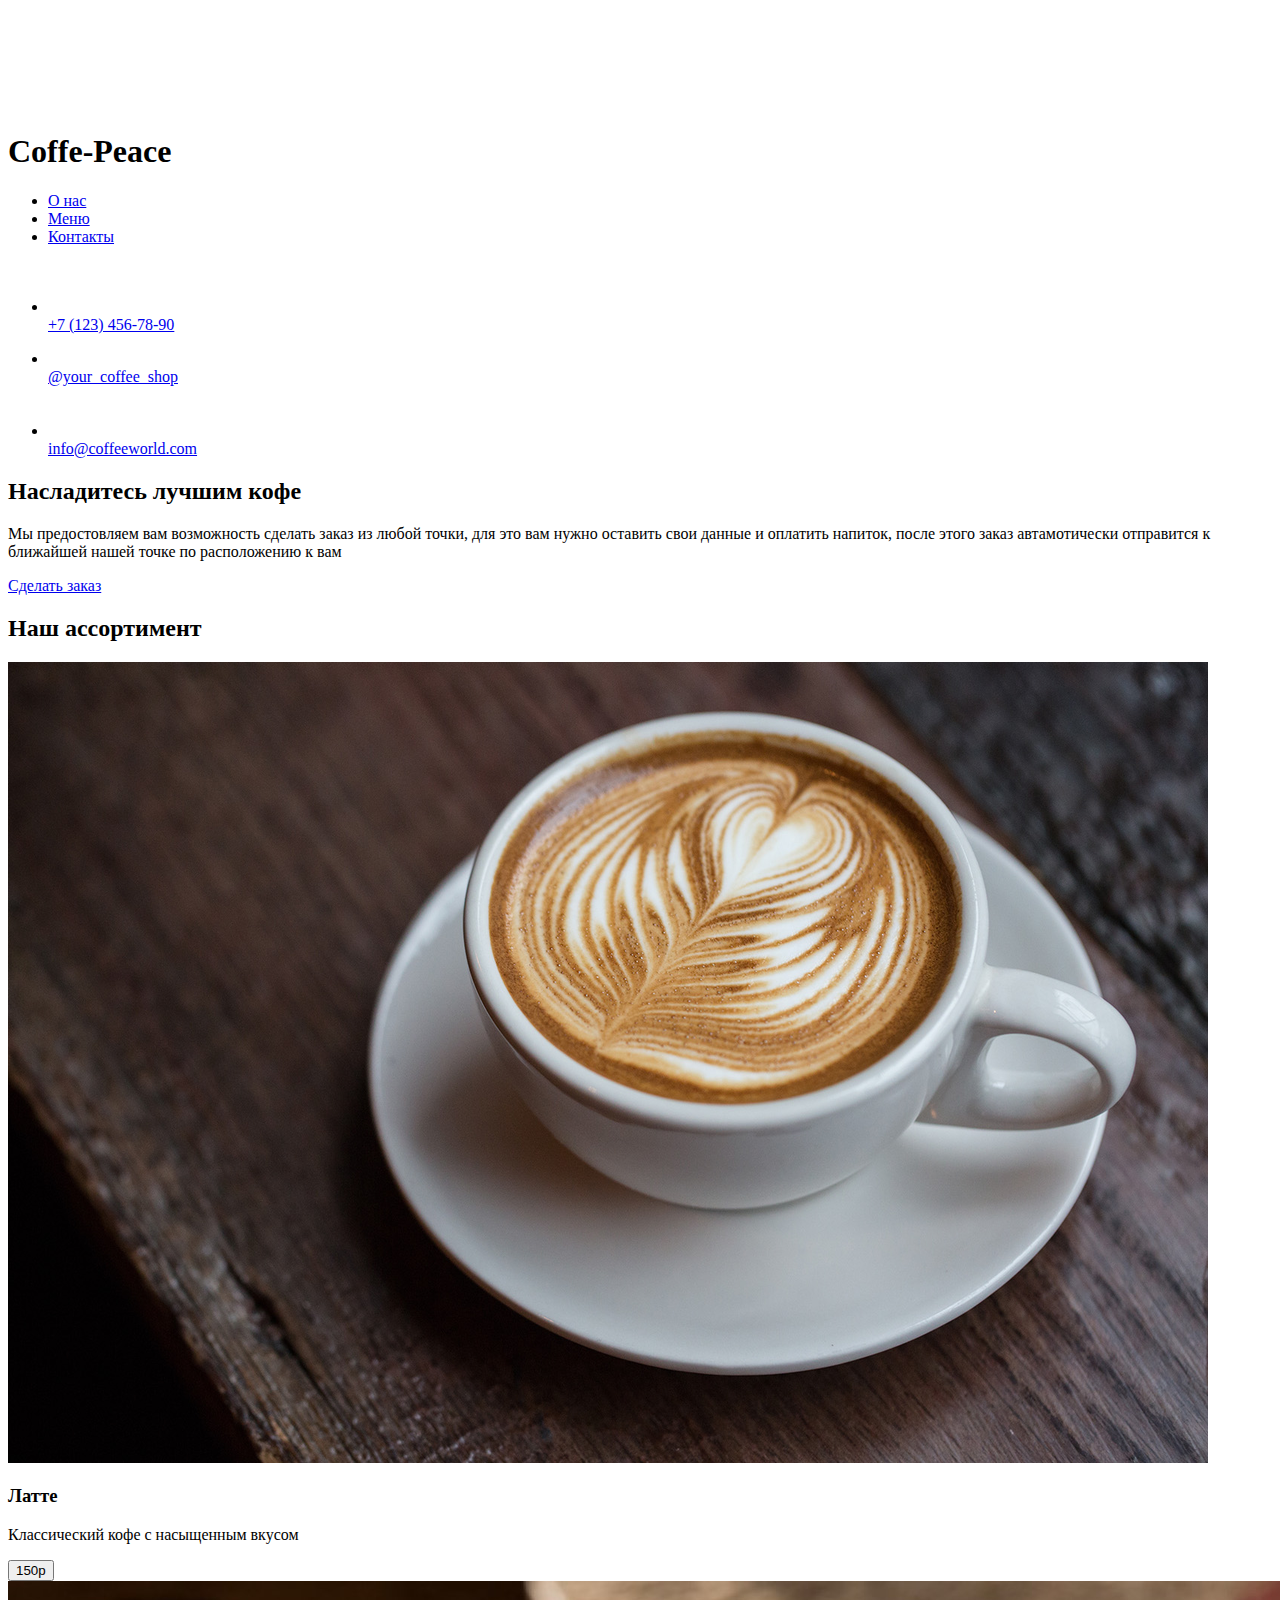
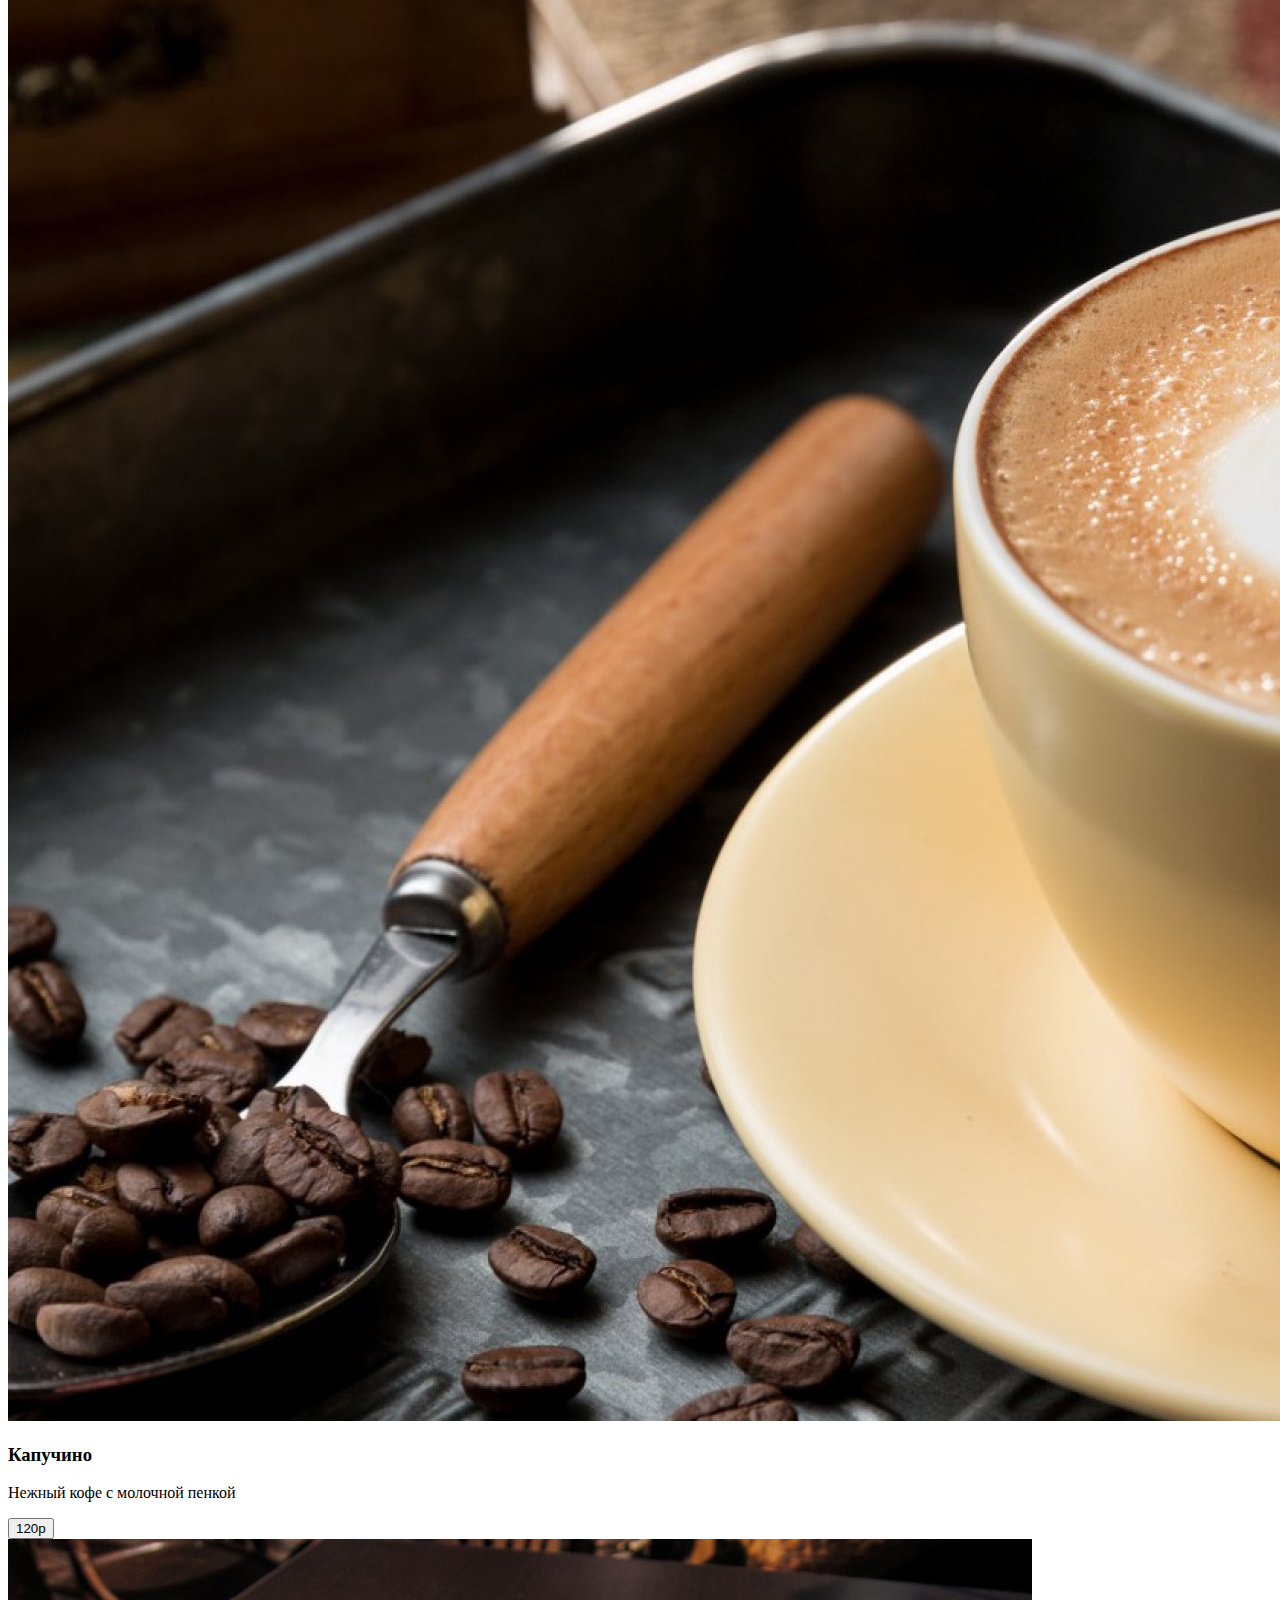
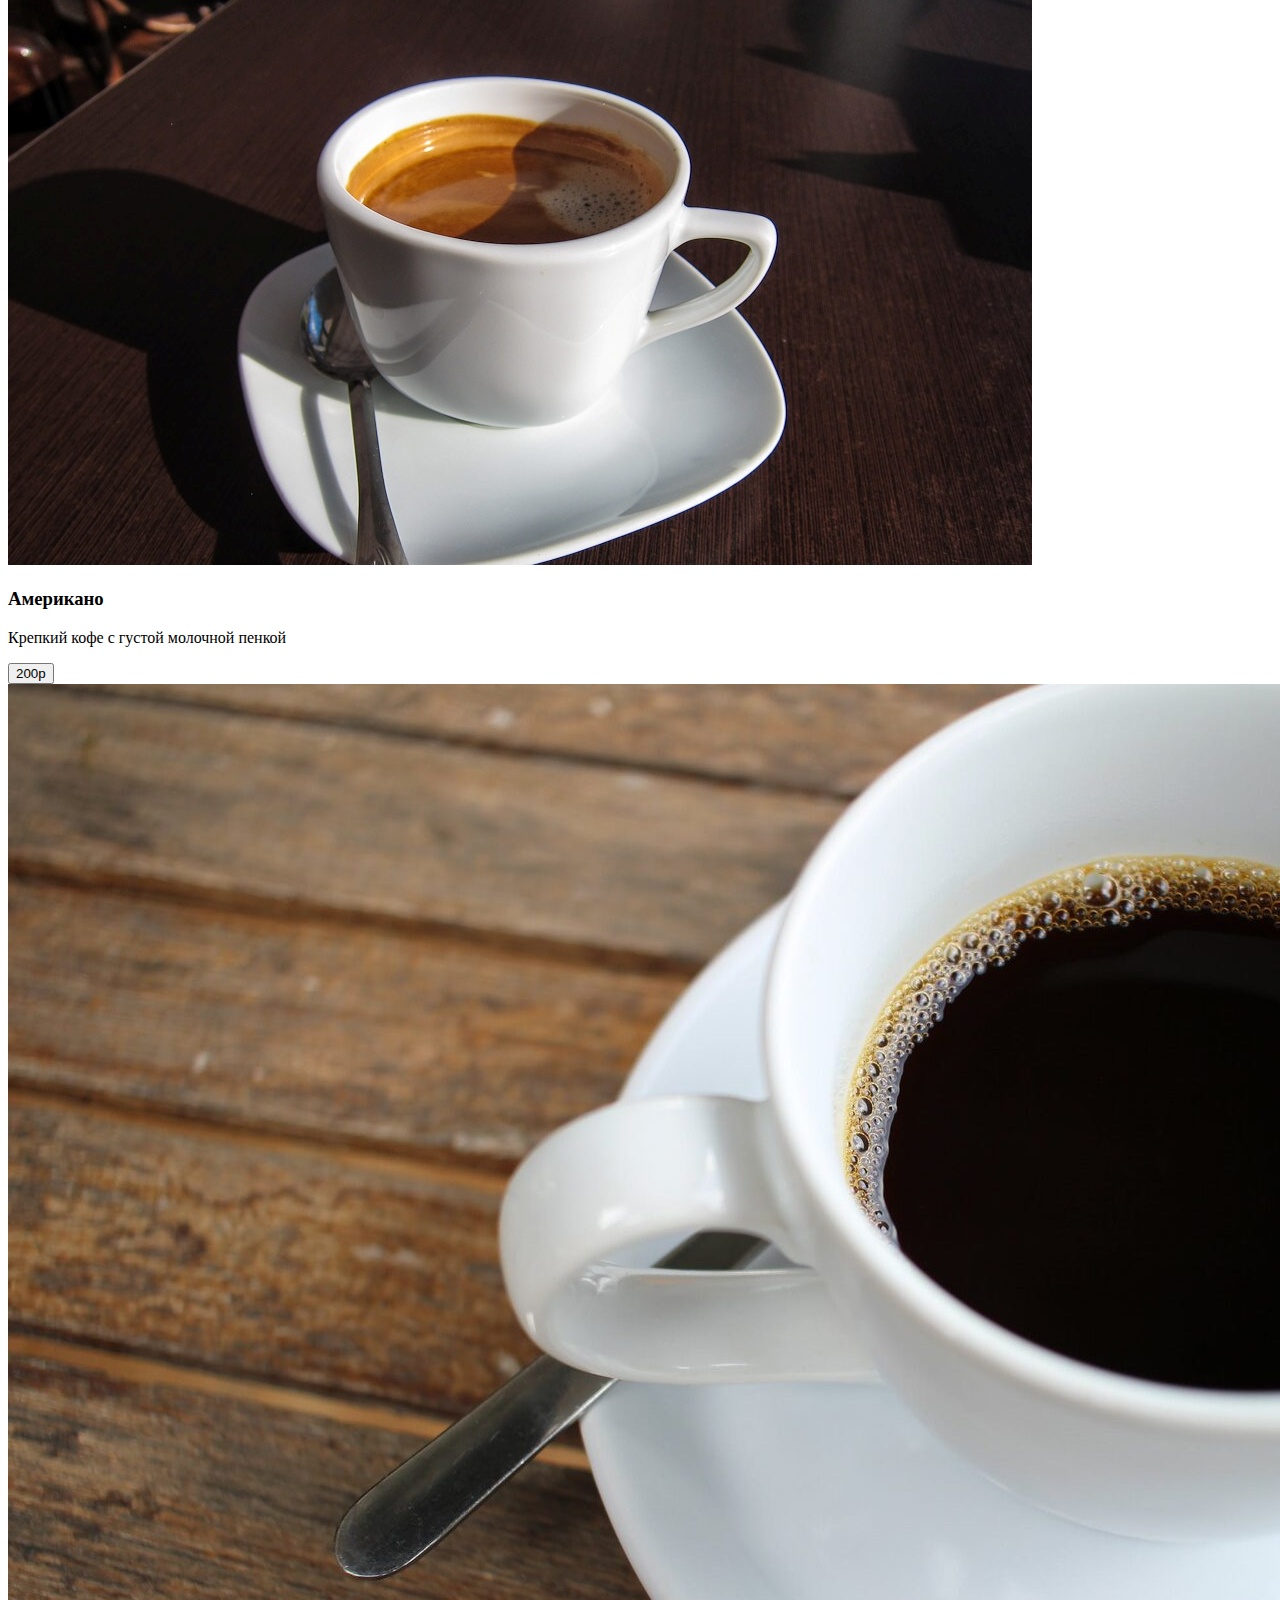
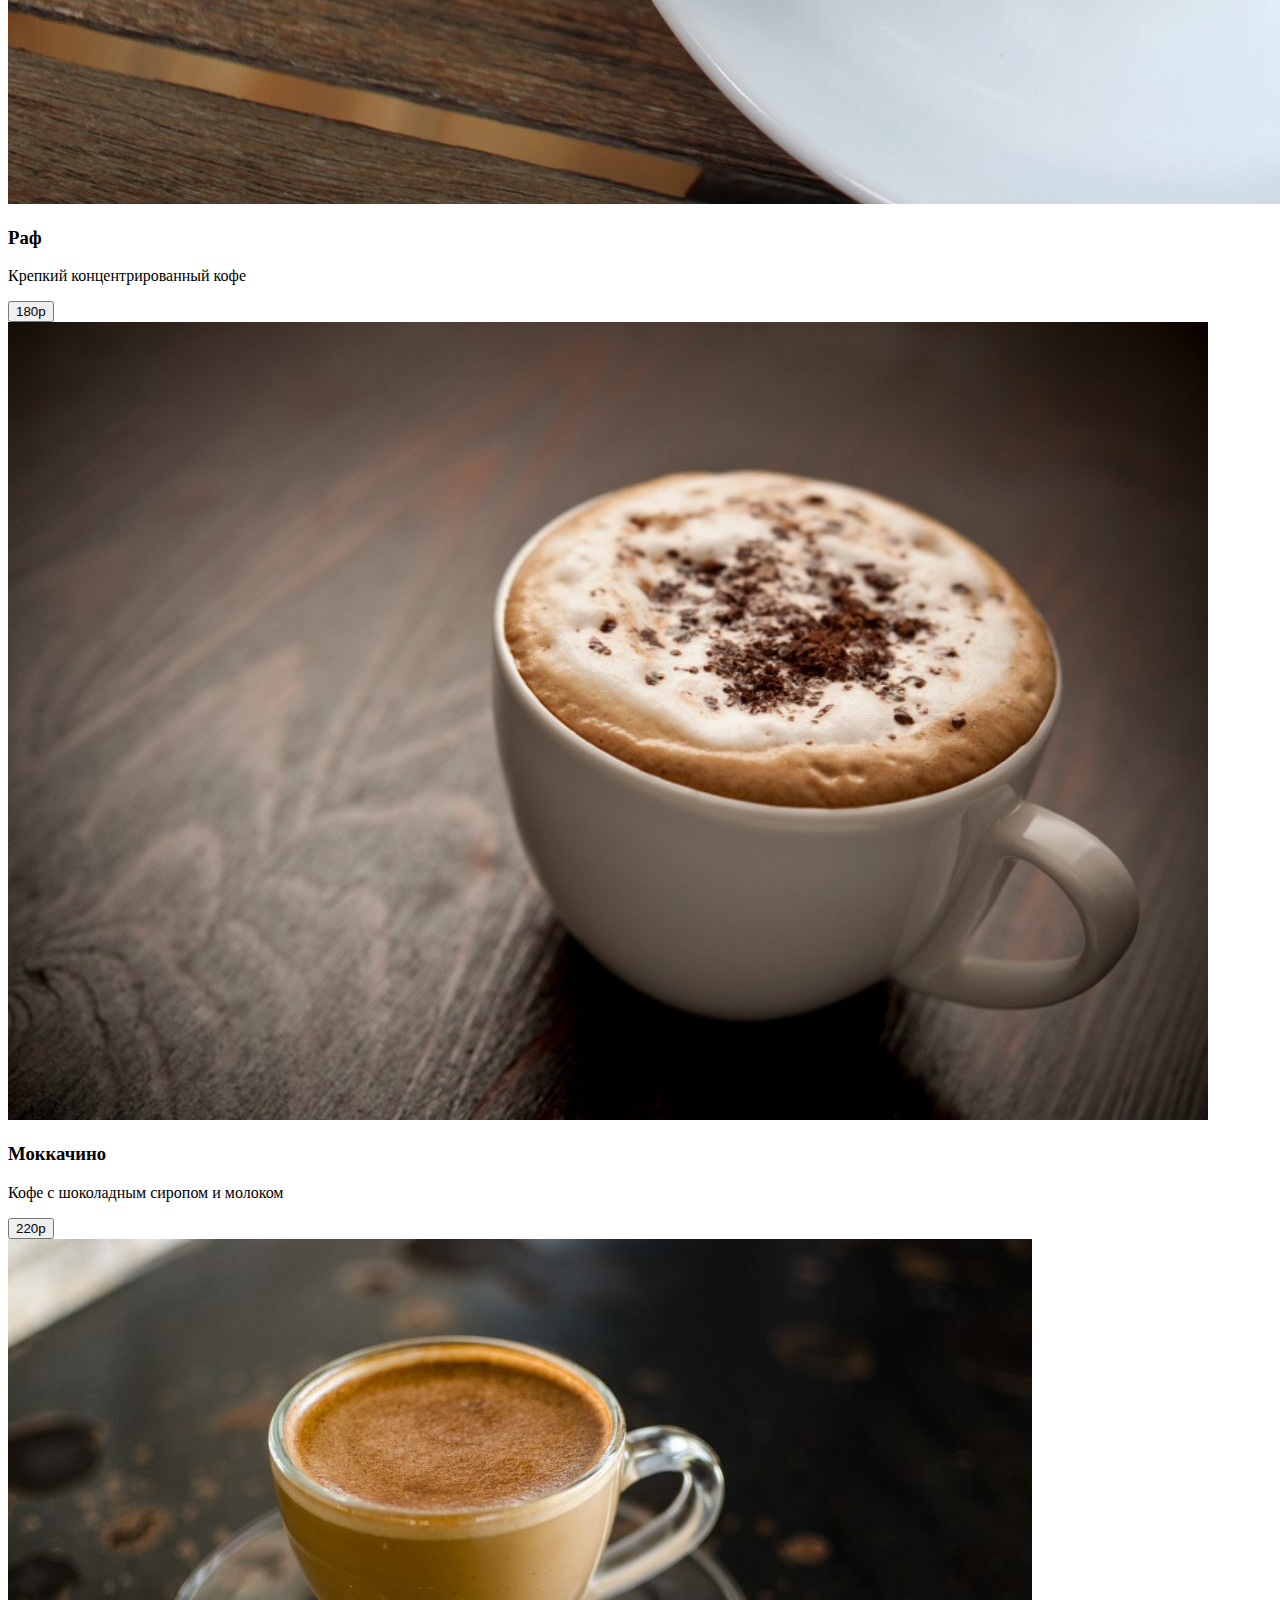
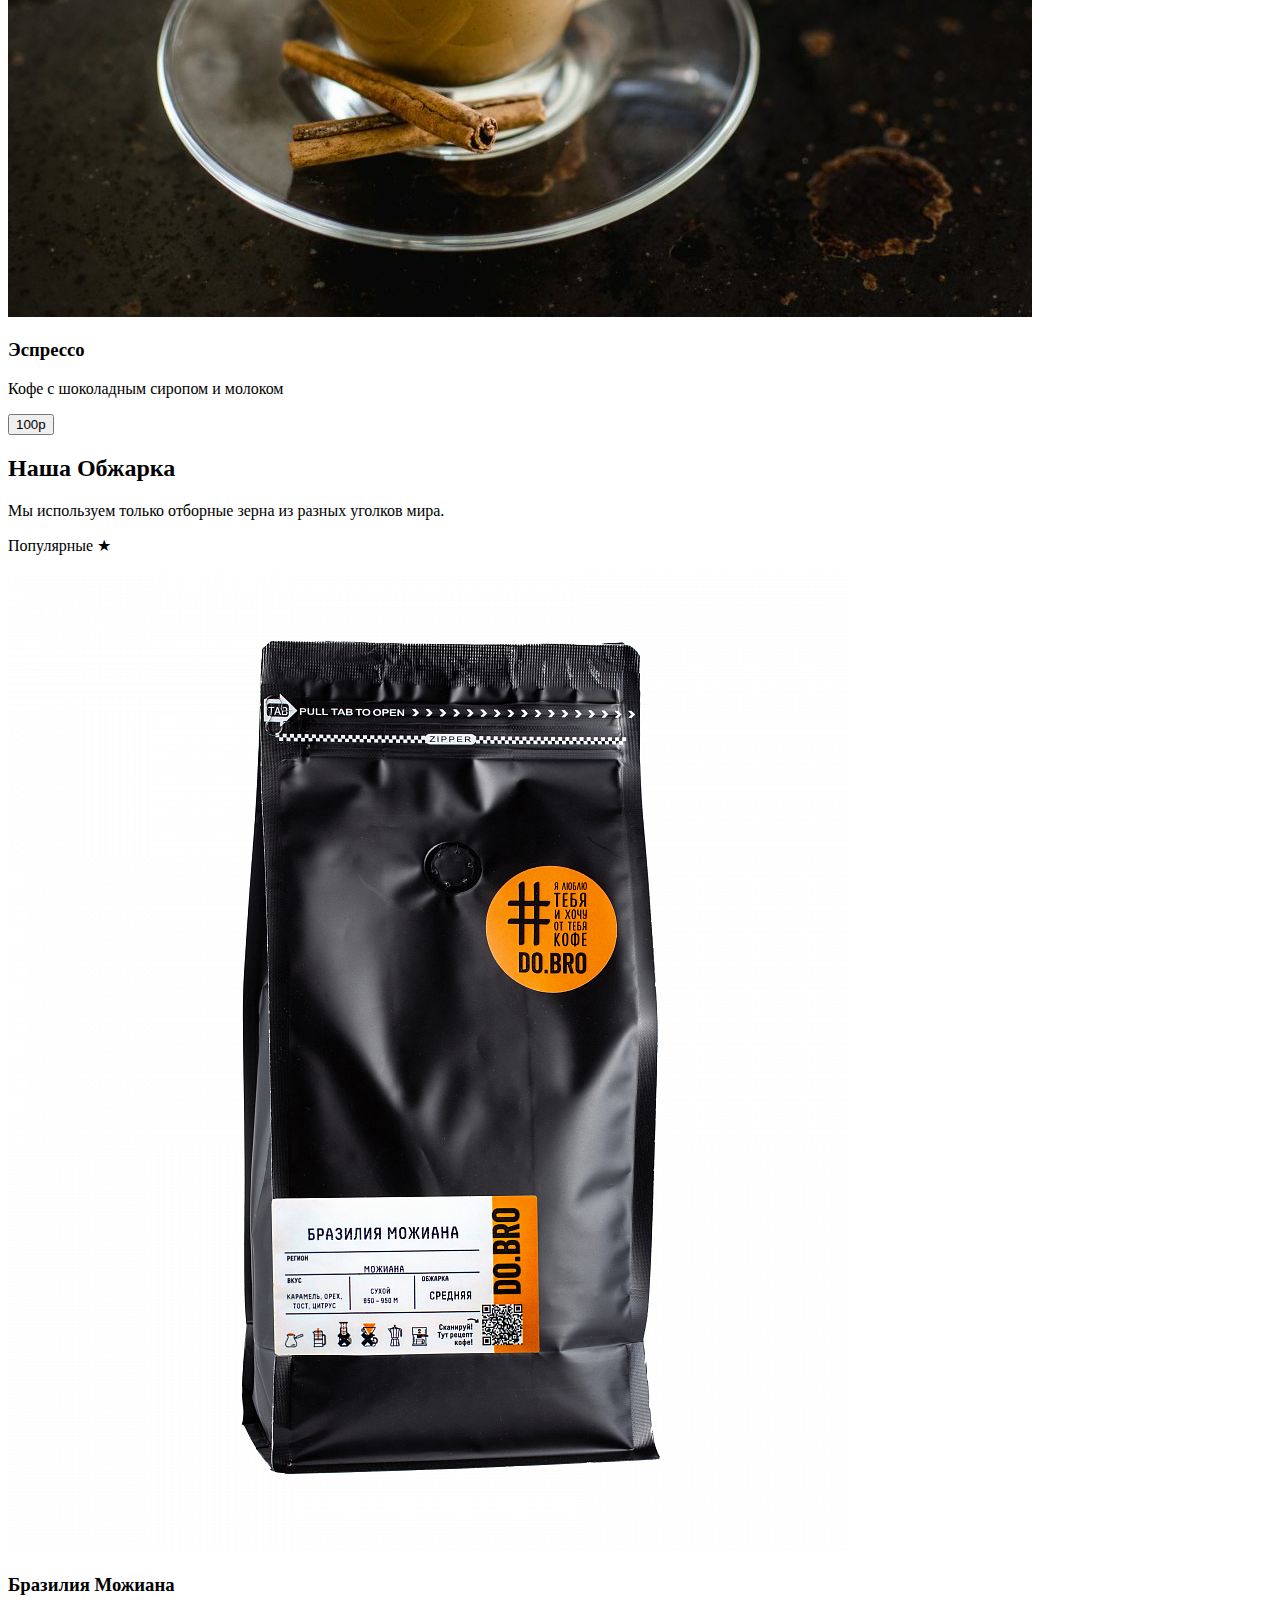
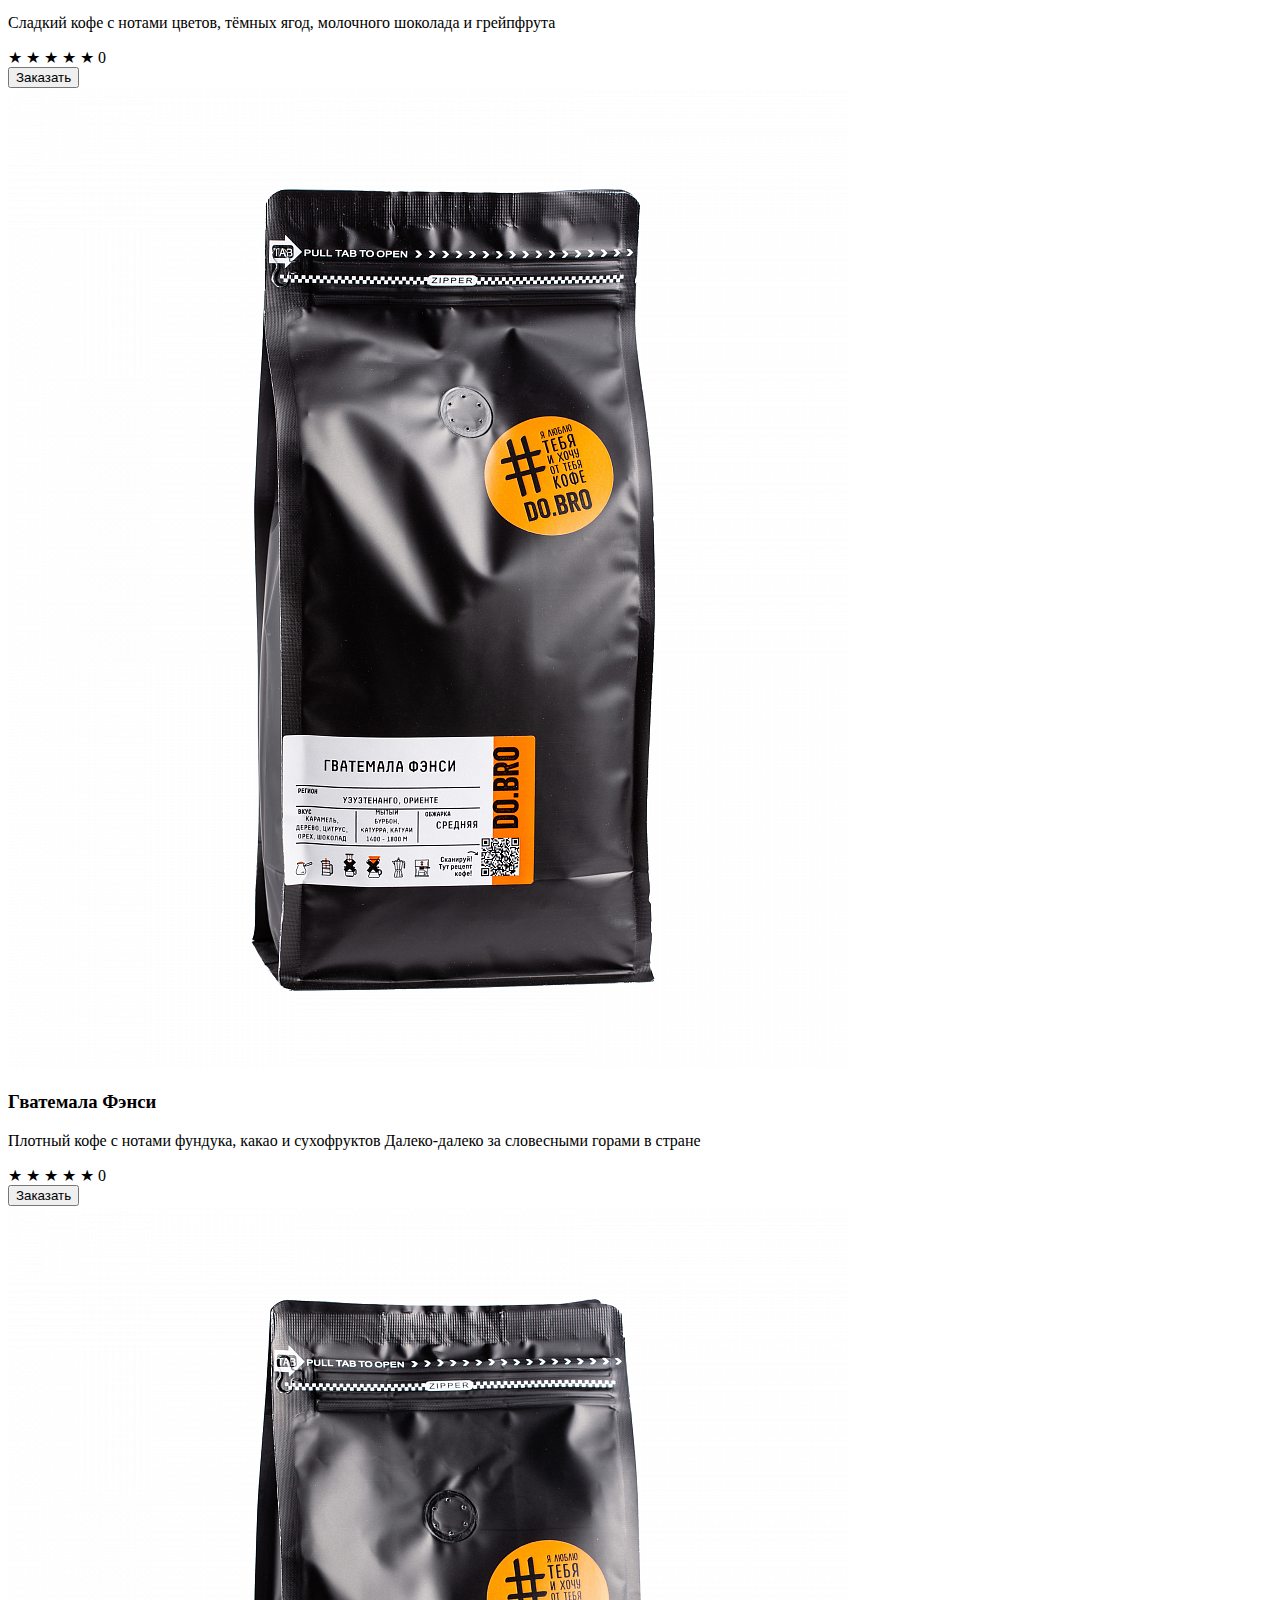
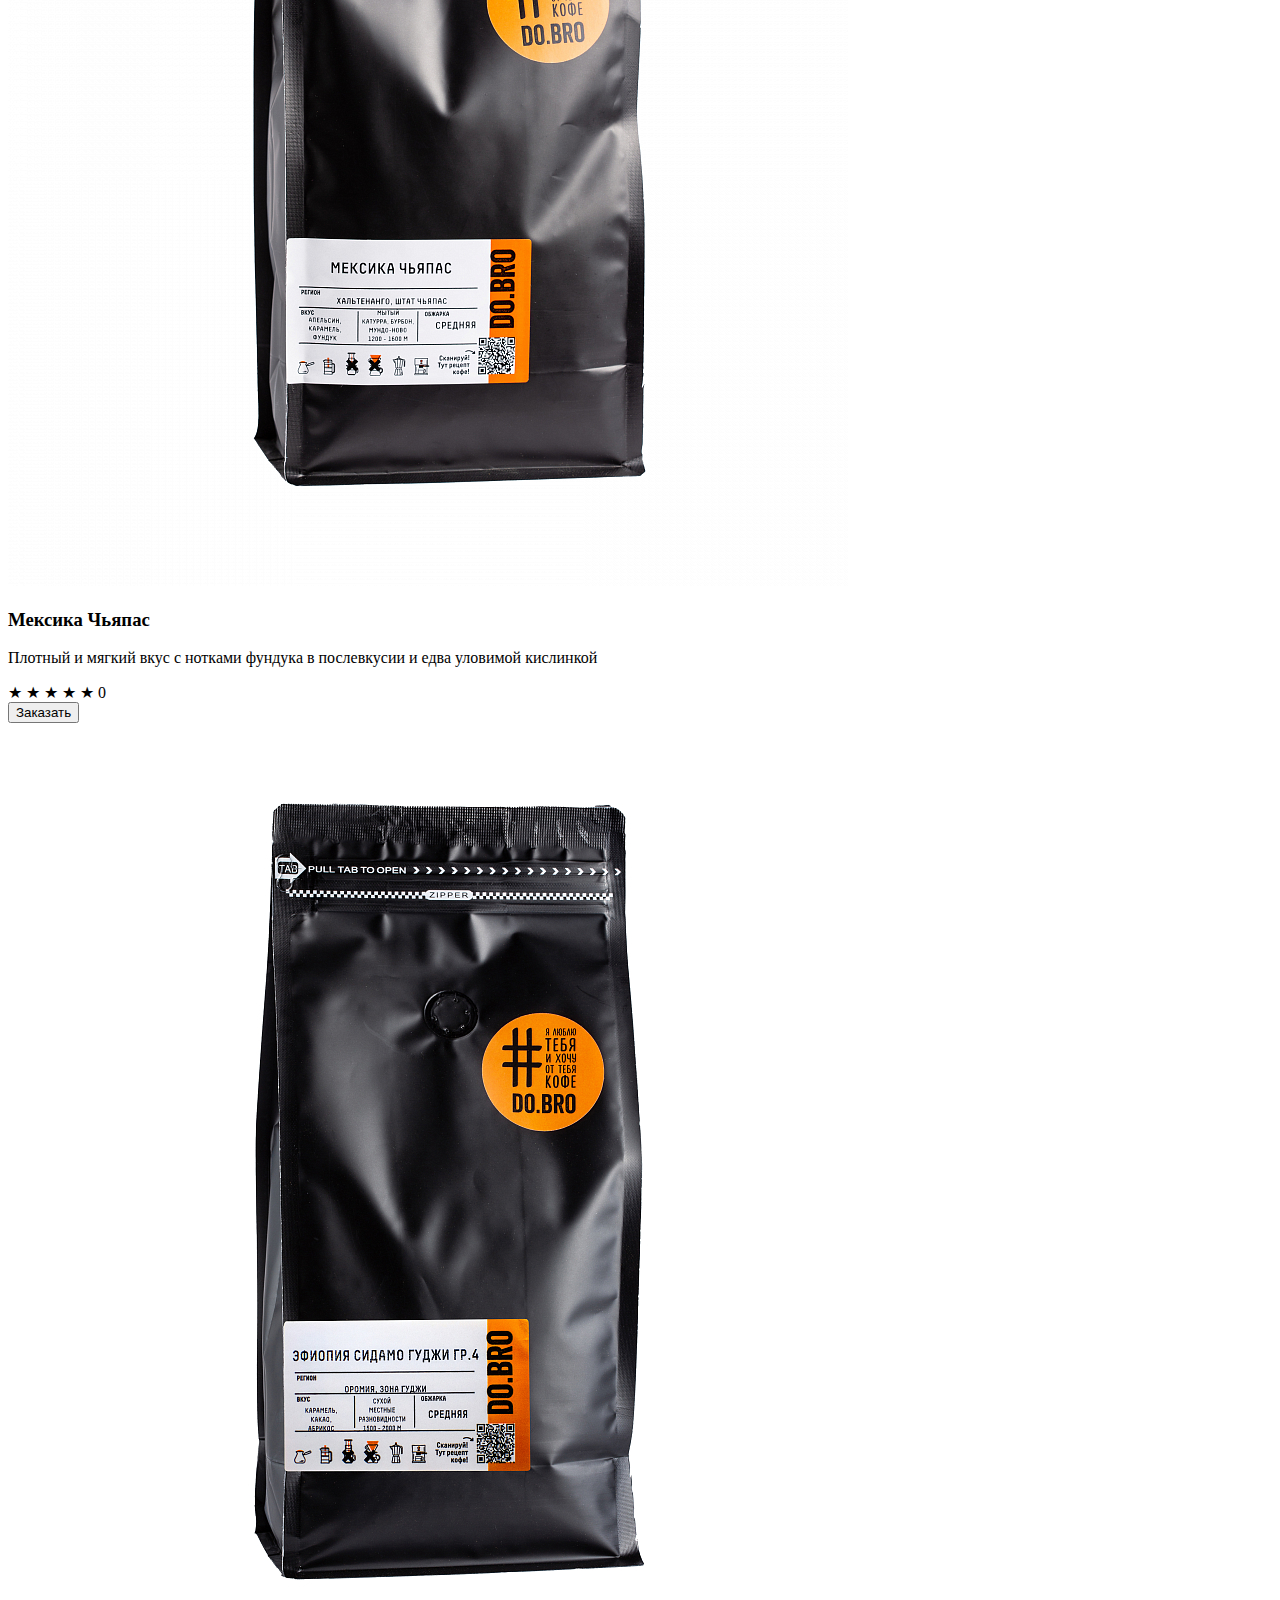
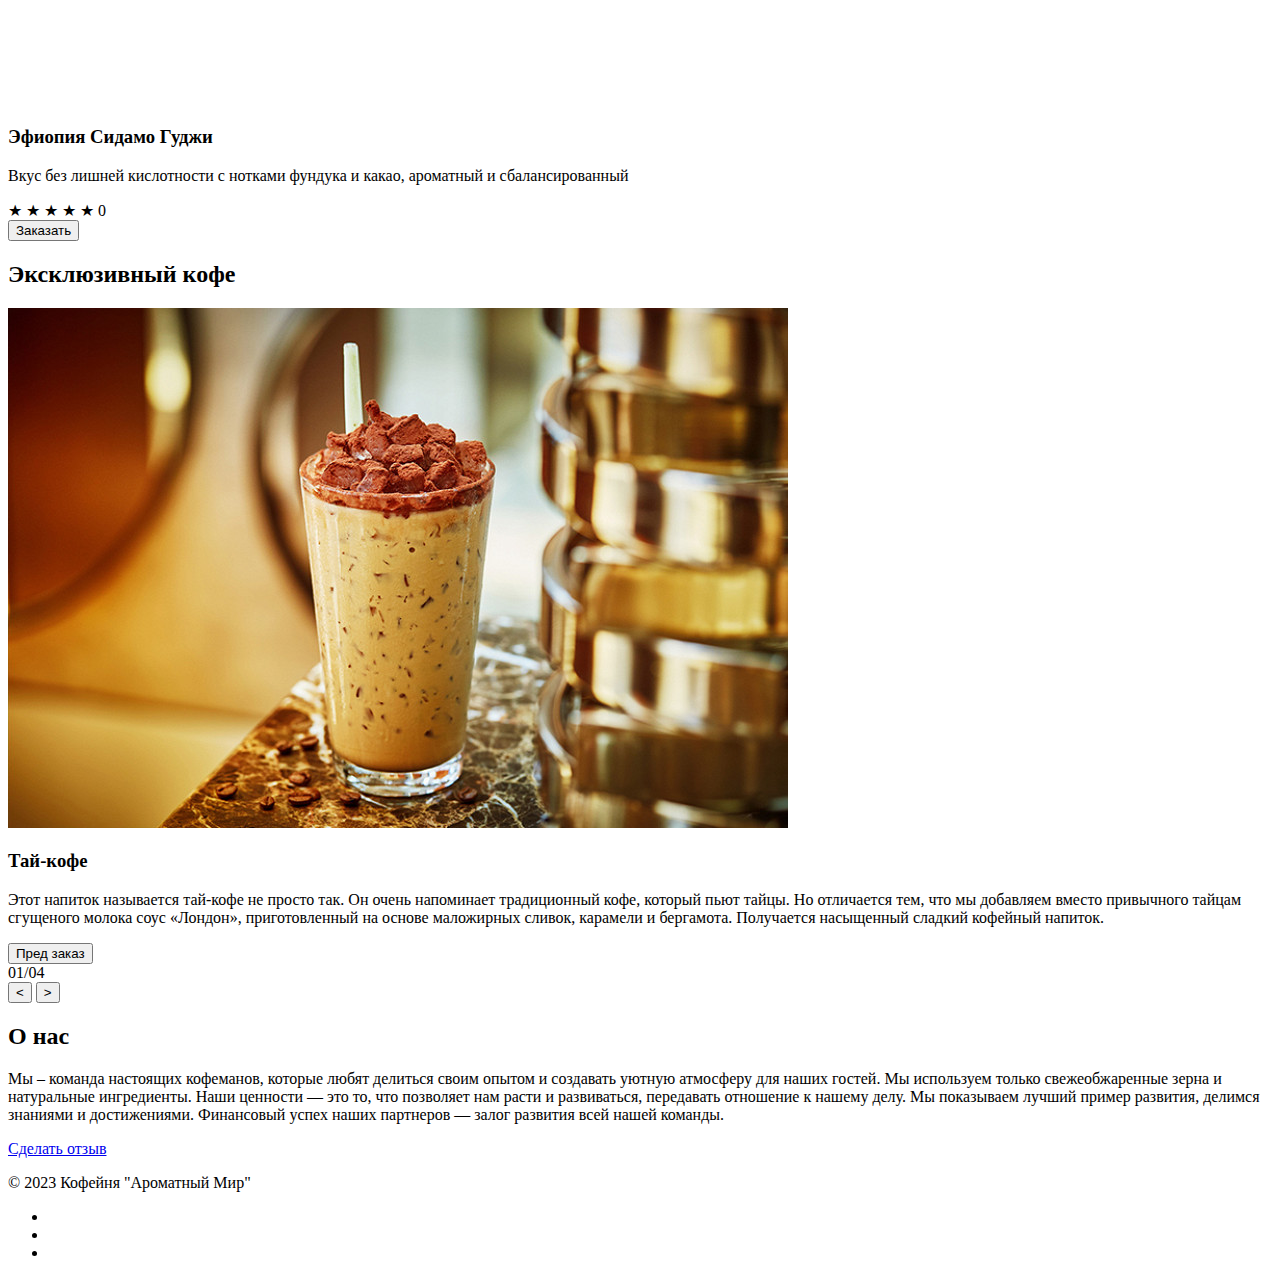
==== commit 7c7c52a1: "Add files via upload" ====
--- a/coffe peace1/index.html
+++ b/coffe peace1/index.html
@@ -219,7 +219,10 @@
     <section class="about">
       <div class="container">
         <h2>О нас</h2>
-        <p>Мы – команда настоящих кофеманов, которые любят делиться своим опытом и создавать уютную атмосферу для наших гостей. Мы используем только свежеобжаренные зерна и натуральные ингредиенты. </p>
+        <p>Мы – команда настоящих кофеманов, которые любят делиться своим опытом и создавать уютную атмосферу для наших гостей. Мы используем только свежеобжаренные зерна и натуральные ингредиенты. 
+          Наши ценности — это то, что позволяет нам расти и развиваться, передавать отношение к нашему делу.
+          Мы показываем лучший пример развития, делимся знаниями и достижениями. Финансовый успех наших партнеров — залог развития всей нашей команды.
+        </p>
         <a href="#" class="btn">Сделать отзыв</a>
       </div>
     </section>
